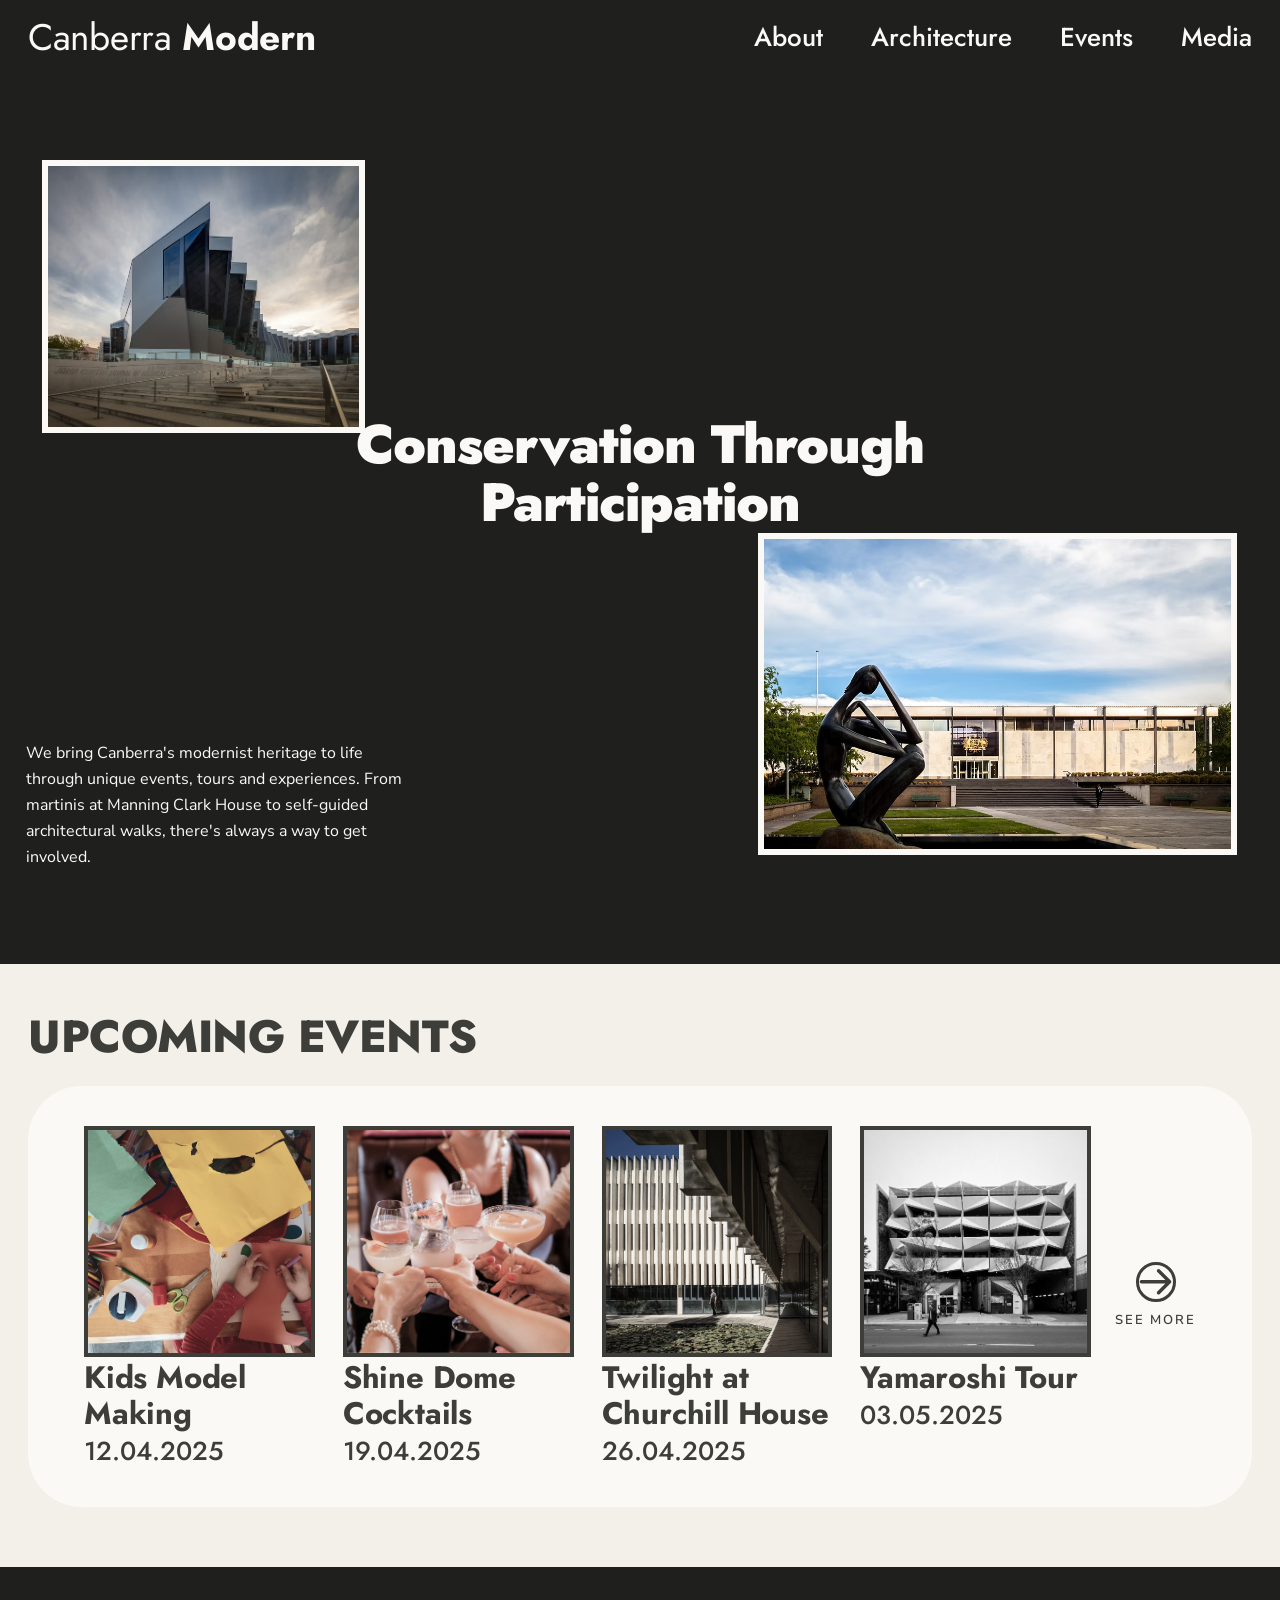
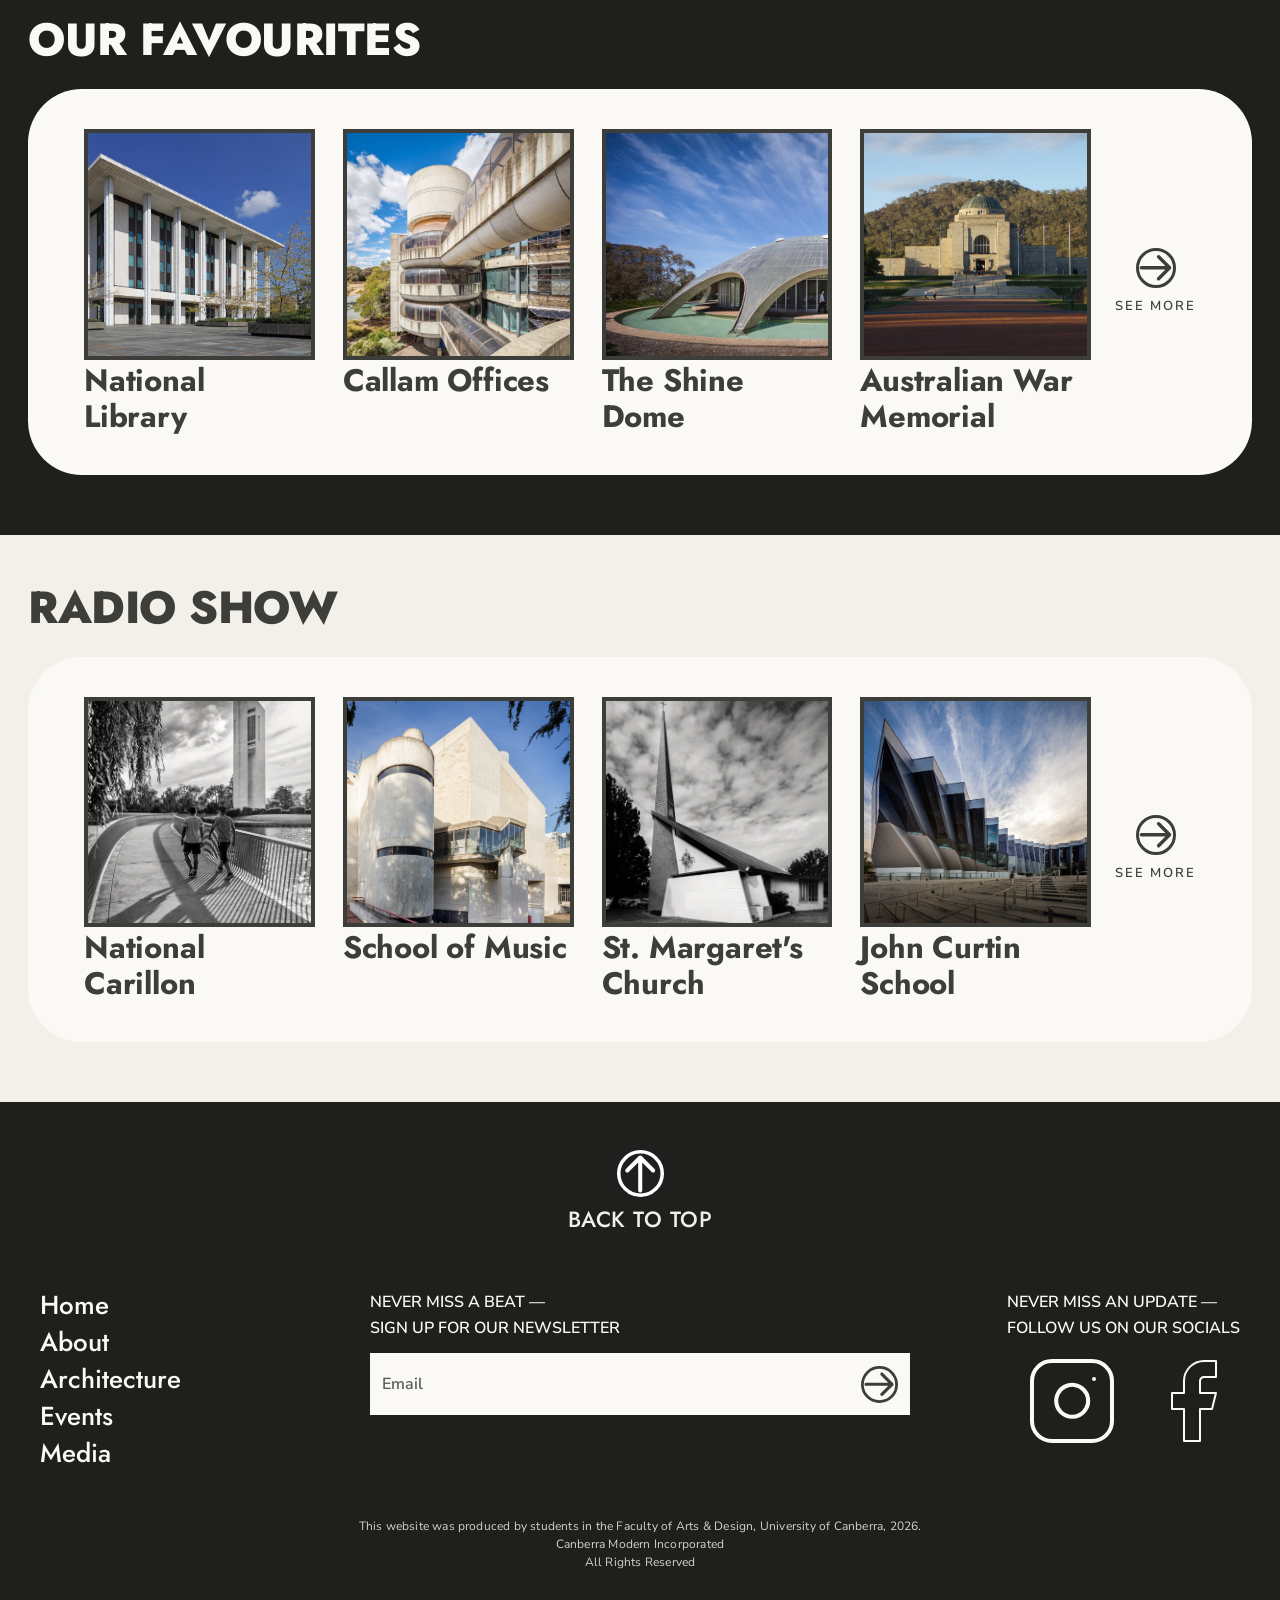
==== index.html @ 56bf4b45 "added media page from figma base using claude ai. Also added a newly designed Featured event section" ====
<!DOCTYPE html>
<html lang="en">
<head>
  <meta charset="UTF-8">
  <meta name="viewport" content="width=device-width, initial-scale=1.0">
  <title>Canberra Modern</title>
  <link rel="preconnect" href="https://fonts.googleapis.com">
  <link rel="preconnect" href="https://fonts.gstatic.com" crossorigin>
  <link href="https://fonts.googleapis.com/css2?family=Jost:wght@400;500;700;800;900&family=Nunito+Sans:ital,wght@0,400;0,600;1,400&display=swap" rel="stylesheet">
  <link rel="stylesheet" href="assets/css/styles.css">
</head>
<body>

  <!-- ===== HERO SECTION ===== -->
  <section class="hero">
    <!-- Navigation -->
    <nav class="navbar">
      <a href="#" class="logo"><span class="logo-regular">Canberra</span><span class="logo-bold"> Modern</span></a>
      <ul class="nav-links">
        <li><a href="about.html">About</a></li>
        <li><a href="architecture.html">Architecture</a></li>
        <li><a href="events.html">Events</a></li>
        <li><a href="media.html">Media</a></li>
      </ul>

      </div>
    </nav>

    <!-- Hero content -->
    <div class="hero-content">
      <div class="hero-image-left">
        <img src="assets/images/Heroimage1.png" alt="Modernist building">
      </div>

      <div class="hero-title">Conservation Through Participation</div>

      <div class="hero-image-right">
        <img src="assets/images/heroimage2.png" alt="Canberra architecture">
      </div>

      <p class="hero-description">
        We bring Canberra's modernist heritage to life through unique events, tours and experiences.
        From martinis at Manning Clark House to self-guided architectural walks, there's always a way
        to get involved.
      </p>
    </div>
  </section>

  <!-- ===== UPCOMING EVENTS ===== -->
  <section class="section events-section">
    <h2 class="section-title dark">UPCOMING EVENTS</h2>
    <div class="cards-container light">
      <div class="cards-grid">

        <div class="event-card">
          <div class="card-image-wrap">
            <img src="assets/images/kidsmodelmaking.png" alt="Kids Model Making">
          </div>
          <h3 class="card-title dark">Kids Model Making</h3>
          <p class="card-date">12.04.2025</p>
        </div>

        <div class="event-card">
          <div class="card-image-wrap">
            <img src="assets/images/wineevent.png" alt="Shine Dome Cocktails">
          </div>
          <h3 class="card-title dark">Shine Dome Cocktails</h3>
          <p class="card-date">19.04.2025</p>
        </div>

        <div class="event-card">
          <div class="card-image-wrap">
            <img src="assets/images/twighlightatchurchillhouse.png" alt="Twilight at Churchill House">
          </div>
          <h3 class="card-title dark">Twilight at Churchill House</h3>
          <p class="card-date">26.04.2025</p>
        </div>

        <div class="event-card">
          <div class="card-image-wrap">
            <img src="assets/images/yamaroshitour.png" alt="Yamaroshi Tour">
          </div>
          <h3 class="card-title dark">Yamaroshi Tour</h3>
          <p class="card-date">03.05.2025</p>
        </div>

      </div>
      <a href="events.html" class="see-more-btn" aria-label="See more events">
        <img src="assets/images/seemoreright.svg" alt="Click to see more Events">
        <span>SEE MORE</span>
      </a>
    </div>
  </section>

  <!-- ===== OUR FAVOURITES ===== -->
  <section class="section favourites-section">
    <h2 class="section-title light">OUR FAVOURITES</h2>
    <div class="cards-container cream">
      <div class="cards-grid">

        <div class="fav-card">
          <div class="card-image-wrap bordered-dark">
            <img src="assets/images/nationallibrary.png" alt="National Library">
          </div>
          <h3 class="card-title dark">National Library</h3>
        </div>

        <div class="fav-card">
          <div class="card-image-wrap bordered-dark">
            <img src="assets/images/callumoffice.png" alt="Callam Offices">
          </div>
          <h3 class="card-title dark">Callam Offices</h3>
        </div>

        <div class="fav-card">
          <div class="card-image-wrap bordered-dark">
            <img src="assets/images/shinedome.jpg" alt="The Shine Dome">
          </div>
          <h3 class="card-title dark">The Shine Dome</h3>
        </div>

        <div class="fav-card">
          <div class="card-image-wrap bordered-dark">
            <img src="assets/images/warmemorial.png" alt="Australian War Memorial">
          </div>
          <h3 class="card-title dark">Australian War Memorial</h3>
        </div>

      </div>
      <a href="architecture.html" class="see-more-btn" aria-label="See more architecture">
<img src="assets/images/seemoreright.svg" alt="Click to see more Architecture">        <span>SEE MORE</span>
      </a>
    </div>
  </section>

  <!-- ===== RADIO SHOW ===== -->
  <section class="section stories-section">
    <h2 class="section-title dark">RADIO SHOW</h2>
    <div class="cards-container light">
      <div class="cards-grid">

        <div class="story-card">
          <div class="card-image-wrap bordered-dark">
            <img src="assets/images/nationalcarillon.png" alt="National Carillon">
          </div>
          <h3 class="card-title dark">National Carillon</h3>
        </div>

        <div class="story-card">
          <div class="card-image-wrap bordered-dark">
            <img src="assets/images/schoolofmusic.png" alt="School of Music">
          </div>
          <h3 class="card-title dark">School of Music</h3>
        </div>

        <div class="story-card">
          <div class="card-image-wrap bordered-dark">
            <img src="assets/images/stmargaretchurch.png" alt="St. Margaret's Church">
          </div>
          <h3 class="card-title dark">St. Margaret's Church</h3>
        </div>

        <div class="story-card">
          <div class="card-image-wrap bordered-dark">
            <img src="assets/images/johncurtinschool.png" alt="John Curtin School">
          </div>
          <h3 class="card-title dark">John Curtin School</h3>
        </div>

      </div>
      <a href="media.html" class="see-more-btn" aria-label="See more media">
        <img src="assets/images/seemoreright.svg" alt="Click to see more Media">
        <span>SEE MORE</span>
      </a>
    </div>
  </section>

  <!-- ===== FOOTER ===== -->
  <footer id="newsletter">
    <div class="footer-top">
      <button class="back-to-top" onclick="window.scrollTo({top:0,behavior:'smooth'})">
        <img src="assets/images/seemoreright.svg" alt="" class="back-to-top-icon">
        <span>BACK TO TOP</span>
      </button>
    </div>

    <div class="footer-body">
      <!-- Nav links -->
      <nav class="footer-nav">
        <a href="index.html">Home</a>
        <a href="about.html">About</a>
        <a href="architecture.html">Architecture</a>
        <a href="events.html">Events</a>
        <a href="media.html">Media</a>
      </nav>

      <!-- Newsletter -->
      <div class="footer-newsletter">
        <p class="newsletter-heading">NEVER MISS A BEAT —<br>SIGN UP FOR OUR NEWSLETTER</p>
        <form class="newsletter-form" onsubmit="return false;">
          <input type="email" placeholder="Email" class="newsletter-input" aria-label="Email address">
          <button type="submit" class="newsletter-submit" aria-label="Submit">
            <img src="assets/images/seemoreright.svg" alt="" class="submit-circle">
     
          </button>
        </form>
      </div>

      <!-- Social -->
      <div class="footer-social">
        <p class="social-heading">NEVER MISS AN UPDATE —<br>FOLLOW US ON OUR SOCIALS</p>
        <div class="footer-social-icons">
          <a href="#" aria-label="Instagram">
            <img src="assets/images/instagramlogo.svg" alt="Instagram">
          </a>
          <a href="#" aria-label="Facebook">
            <img src="assets/images/facebooklogo.svg" alt="Facebook">
          </a>
        </div>
      </div>
    </div>

    <p class="footer-copyright">This website was produced by students in the Faculty of Arts & Design, University of Canberra, 2026.<br>Canberra Modern Incorporated<br>All Rights Reserved<br></p>
  </footer>

  <!-- Mobile hamburger button (fixed bottom-left, matches Figma dot menu) -->
  <button class="hamburger-btn" id="hamburgerBtn" aria-label="Open navigation">
    <span></span>
    <span></span>
    <span></span>
  </button>

  <!-- Mobile full-screen nav overlay -->
  <div class="mobile-nav-overlay" id="mobileNavOverlay">
    <button class="mobile-nav-close" id="mobileNavClose" aria-label="Close navigation">&#x2715;</button>
    <nav class="mobile-nav-links">
      <a href="index.html">Home</a>
      <a href="about.html">About</a>
      <a href="architecture.html">Architecture</a>
      <a href="events.html">Events</a>
      <a href="media.html">Media</a>
    </nav>
  </div>

  <script src="assets/js/javascript.js"></script>
</body>
</html>
---- assets/css/styles.css ----
/* ===== RESET & BASE ===== */
*, *::before, *::after {
  box-sizing: border-box;
  margin: 0;
  padding: 0;
}

:root {
  --charcoal: #1F1F1D;
  --stone: #3D3D39;
  --slate: #5C5C57;
  --cream: #F2F0E9;
  --off-white: #FAF9F6;
  --tan: #D4D2CB;

  --font-heading: 'Jost', sans-serif;
  --font-body: 'Nunito Sans', sans-serif;
}

html {
  scroll-behavior: smooth;
}

body {
  font-family: var(--font-body);
  background-color: var(--cream);
  color: var(--stone);
}

a {
  text-decoration: none;
  color: inherit;
}

ul {
  list-style: none;
}

img {
  display: block;
  max-width: 100%;
}

/* ===== HERO SECTION ===== */
.hero {
  position: relative;
  width: 100%;
  min-height: 830px;
  background-color: var(--charcoal);
  overflow: hidden;
  padding-bottom: 60px;
}

/* ===== NAVBAR ===== */
.navbar {
  position: relative;
  z-index: 10;
  display: flex;
  align-items: center;
  justify-content: space-between;
  padding: 16px 28px;
  max-width: 1440px;
  margin: 0 auto;
}

.logo {
  font-family: var(--font-heading);
  font-size: 37px;
  line-height: 42px;
  letter-spacing: -0.3px;
  color: var(--off-white);
  white-space: nowrap;
}

.logo-regular {
  font-weight: 400;
}

.logo-bold {
  font-weight: 700;
}

.nav-links {
  display: flex;
  gap: 48px;
}

.nav-links a {
  font-family: var(--font-heading);
  font-weight: 500;
  font-size: 26px;
  line-height: 32px;
  color: var(--off-white);
  transition: opacity 0.2s;
}

.nav-links a:hover {
  opacity: 0.75;
}

.nav-right {
  display: flex;
  flex-direction: column;
  align-items: center;
  gap: 6px;
}

.social-icons {
  display: flex;
  align-items: center;
  gap: 11px;
}

.social-icon img {
  width: 45px;
  height: 45px;
  object-fit: contain;
}

.newsletter-btn {
  display: flex;
  align-items: center;
  gap: 6px;
  font-family: var(--font-body);
  font-weight: 600;
  font-size: 16px;
  line-height: 26px;
  color: var(--off-white);
  cursor: pointer;
  transition: opacity 0.2s;
}

.newsletter-btn:hover {
  opacity: 0.75;
}

.newsletter-arrow {
  width: 10px;
  height: 10px;
  object-fit: contain;
}

/* ===== HERO CONTENT ===== */
.hero-content {
  position: relative;
  max-width: 1440px;
  margin: 0 auto;
  min-height: 830px;
}

/* Left image — top left */
.hero-image-left {
  position: absolute;
  left: 42px;
  top: 86px;
  width: 323px;
  height: 273px;
  border: 6px solid var(--off-white);
  overflow: hidden;
}

.hero-image-left img {
  width: 100%;
  height: 100%;
  object-fit: cover;
}

/* Centered title */
.hero-title {
  position: absolute;
  left: 50%;
  transform: translateX(-50%);
  top: 341px;
  width: 776px;
  text-align: center;
  font-family: var(--font-heading);
  font-weight: 900;
  font-size: 54px;
  line-height: 58px;
  letter-spacing: -1px;
  color: var(--off-white);
}

/* Right image — lower right */
.hero-image-right {
  position: absolute;
  right: 43px;
  top: 459px;
  width: 479px;
  height: 322px;
  border: 6px solid var(--off-white);
  overflow: hidden;
}

.hero-image-right img {
  width: 100%;
  height: 100%;
  object-fit: cover;
}

/* Description — bottom left, left-aligned */
.hero-description {
  position: absolute;
  left: 26px;
  top: 666px;
  width: 378px;
  font-family: var(--font-body);
  font-weight: 400;
  font-size: 16px;
  line-height: 26px;
  color: var(--off-white);
  text-align: left;
}

/* ===== SECTIONS ===== */
.section {
  padding: 48px 28px 60px;
  width: 100%;
}

.section-title {
  font-family: var(--font-heading);
  font-weight: 800;
  font-size: 45px;
  line-height: 50px;
  letter-spacing: -0.5px;
  margin-bottom: 24px;
}

.section-title.dark {
  color: var(--stone);
}

.section-title.light {
  color: var(--off-white);
}

/* ===== FAVOURITES SECTION BACKGROUND ===== */
.favourites-section {
  background-color: var(--charcoal);
  max-width: 100%;
}

/* ===== CARDS CONTAINER ===== */
.cards-container {
  position: relative;
  border-radius: 54px;
  padding: 40px 56px;
  display: flex;
  align-items: center;
  gap: 24px;
}

.cards-container.light {
  background-color: var(--off-white);
}

.cards-container.cream {
  background-color: var(--off-white);
}

.cards-grid {
  display: grid;
  grid-template-columns: repeat(4, 1fr);
  gap: 28px;
  flex: 1;
  min-width: 0;
}

/* ===== EVENT CARDS ===== */
.event-card,
.fav-card,
.story-card {
  display: flex;
  flex-direction: column;
  gap: 3px;
}

.card-image-wrap {
  width: 100%;
  aspect-ratio: 1 / 1;
  overflow: hidden;
  border: 4px solid var(--stone);
}

.card-image-wrap img {
  width: 100%;
  height: 100%;
  object-fit: cover;
  display: block;
}

.card-title {
  font-family: var(--font-heading);
  font-weight: 700;
  font-size: 31px;
  line-height: 36px;
  letter-spacing: -0.2px;
}

.card-title.dark {
  color: var(--stone);
}

.card-date {
  font-family: var(--font-heading);
  font-weight: 500;
  font-size: 26px;
  line-height: 32px;
  color: var(--stone);
  
}

/* ===== SEE MORE BUTTON ===== */
.see-more-btn {
  display: flex;
  flex-direction: column;
  align-items: center;
  gap: 8px;
  flex-shrink: 0;
  cursor: pointer;
  transition: opacity 0.2s;
}

.see-more-btn:hover {
  opacity: 0.7;
}

.see-more-btn img {
  width: 40px;
  height: 40px;
}

.see-more-btn span {
  font-family: var(--font-body);
  font-weight: 600;
  font-size: 13px;
  line-height: 20px;
  letter-spacing: 2px;
  text-transform: uppercase;
  color: var(--stone);
}

/* ===== FOOTER ===== */
footer {
  background-color: var(--charcoal);
  padding: 0 28px 40px;
}

.footer-top {
  display: flex;
  justify-content: center;
  padding: 48px 0 24px;
}

.back-to-top {
  display: flex;
  flex-direction: column;
  align-items: center;
  gap: 8px;
  background: none;
  border: none;
  cursor: pointer;
  color: var(--cream);
  font-family: var(--font-heading);
  font-weight: 500;
  font-size: 22px;
  line-height: 28px;
  letter-spacing: 0.5px;
  transition: opacity 0.2s;
}

.back-to-top:hover {
  opacity: 0.75;
}

.back-to-top-icon {
  width: 47px;
  height: 47px;
  transform: rotate(-90deg);
  filter: brightness(0) invert(1);
}

.footer-body {
  display: grid;
  grid-template-columns: 1fr 2fr 1fr;
  gap: 60px;
  max-width: 1200px;
  margin: 0 auto;
  padding: 32px 0 24px;
  align-items: start;
}

/* Footer Nav */
.footer-nav {
  display: flex;
  flex-direction: column;
  gap: 5px;
  color:var(--creamcream)
}

.footer-nav a {
  font-family: var(--font-heading);
  font-weight: 500;
  font-size: 26px;
  line-height: 32px;
  color: var(--off-white);
  transition: opacity 0.2s;
}

.footer-nav a:hover {
  opacity: 0.7;
}

/* Newsletter */
.footer-newsletter {
  display: flex;
  flex-direction: column;
  gap: 12px;
}

.newsletter-heading {
  font-family: var(--font-body);
  font-weight: 600;
  font-size: 16px;
  line-height: 26px;
  color: var(--off-white);
}

.newsletter-form {
  display: flex;
  align-items: center;
  background-color: var(--off-white);
  position: relative;
  height: 62px;
}

.newsletter-input {
  flex: 1;
  height: 100%;
  border: none;
  background: transparent;
  font-family: var(--font-body);
  font-weight: 600;
  font-size: 16px;
  color: var(--slate);
  padding: 0 60px 0 12px;
  outline: none;
}

.newsletter-input::placeholder {
  color: var(--slate);
}

.newsletter-submit {
  position: absolute;
  right: 0;
  top: 0;
  height: 62px;
  width: 62px;
  background: none;
  border: none;
  cursor: pointer;
  display: flex;
  align-items: center;
  justify-content: center;
  transition: opacity 0.2s;
}

.newsletter-submit:hover {
  opacity: 0.75;
}

.submit-circle {
  position: absolute;
  width: 37px;
  height: 37px;
}

.submit-arrow {
  position: relative;
  width: 19px;
  height: auto;
  z-index: 1;
}

/* Social */
.footer-social {
  display: flex;
  flex-direction: column;
  gap: 12px;
  align-items: flex-end;
}

.social-heading {
     font-family: var(--font-body);
    font-weight: 600;
    font-size: 16px;
    line-height: 26px;
    color: var(--off-white);

}

.footer-social-icons {
  display: flex;
  gap: 24px;
  align-items: center;
}

.footer-social-icons a img {
  width: 96px;
  height: 96px;
  object-fit: contain;
}

/* Copyright */
.footer-copyright {
  text-align: center;
  font-family: var(--font-body);
  font-weight: 400;
  font-size: 12px;
  line-height: 18px;
  letter-spacing: 0.2px;
  color: var(--tan);
  margin-top: 24px;
}

/* ===== HAMBURGER / MOBILE NAV ===== */
.hamburger-btn {
  display: none;
  position: fixed;
  bottom: 24px;
  left: 20px;
  z-index: 200;
  width: 55px;
  height: 55px;
  border-radius: 50%;
  background-color: var(--off-white);
  border: none;
  cursor: pointer;
  flex-direction: column;
  align-items: center;
  justify-content: center;
  gap: 5px;
  box-shadow: 0 2px 12px rgba(0, 0, 0, 0.25);
}

.hamburger-btn span {
  display: block;
  width: 22px;
  height: 3px;
  background-color: var(--charcoal);
  border-radius: 2px;
}

.mobile-nav-overlay {
  display: none;
  position: fixed;
  inset: 0;
  background-color: var(--charcoal);
  z-index: 300;
  flex-direction: column;
  align-items: center;
  justify-content: center;
  gap: 32px;
}

.mobile-nav-overlay.open {
  display: flex;
}

.mobile-nav-close {
  position: absolute;
  bottom: 24px;
  left: 20px;
  background: none;
  border: none;
  color: var(--off-white);
  font-size: 32px;
  line-height: 1;
  cursor: pointer;
}

.mobile-nav-links {
  display: flex;
  flex-direction: column;
  align-items: center;
  gap: 28px;
}

.mobile-nav-links a {
  font-family: var(--font-heading);
  font-weight: 500;
  font-size: 32px;
  line-height: 38px;
  color: var(--off-white);
  transition: opacity 0.2s;
}

.mobile-nav-links a:hover {
  opacity: 0.7;
}

/* ===== PAGE HERO (About, Architecture, Events, Media) ===== */
.page-hero {
  background-color: var(--charcoal);
  padding-bottom: 60px;
}

.page-hero-content {
  max-width: 1440px;
  margin: 0 auto;
  padding: 48px 28px 0;
}

.page-title {
  font-family: var(--font-heading);
  font-weight: 900;
  font-size: 54px;
  line-height: 58px;
  letter-spacing: -1px;
  color: var(--off-white);
}

.nav-active {
  color: var(--slate) !important;
}

/* ===== ABOUT SECTIONS ===== */
.about-section {
  width: 100%;
}

.about-section.dark-bg {
  background-color: var(--charcoal);
}

.about-section.light-bg {
  background-color: var(--cream);
}

.about-inner {
  max-width: 1440px;
  margin: 0 auto;
  display: grid;
  grid-template-columns: 1fr 1fr;
  gap: 40px;
  align-items: start;
}
.about-text{padding: 30px 30px 30px 30px;}

.about-heading {
  font-family: var(--font-heading);
  font-weight: 900;
  font-size: 54px;
  line-height: 58px;
  letter-spacing: -1px;
  margin-bottom: 28px;
}

.about-heading.light { color: var(--off-white); }
.about-heading.dark  { color: var(--stone); }

.about-body {
  font-family: var(--font-body);
  font-weight: 400;
  font-size: 18px;
  line-height: 30px;
  margin-bottom: 20px;
}

.about-body:last-child { margin-bottom: 0; }
.about-body.light { color: var(--off-white); }
.about-body.dark  { color: var(--stone); }

.about-image {
  width: 100%;
  height: 100%;
  overflow: hidden;
}

.about-image img {
  width: 100%;
  height: 100%;
  object-fit: cover;
}

/* ===== PARTNER ROWS ===== */
.partners-inner {
  max-width: 1440px;
  margin: 0 auto;
  padding: 60px 0 60px;
}

.partners-heading {
  padding: 0 28px 40px;
  font-family: var(--font-heading);
  font-weight: 900;
  font-size: 54px;
  line-height: 58px;
  letter-spacing: -1px;
  color: var(--off-white);
}

.partner-row {
  display: flex;
  align-items: center;
  padding: 0 28px;
  min-height: 85px;
}

.partner-row:nth-child(odd)  { background-color: #2e2e2c; }
.partner-row:nth-child(even) { background-color: #1f1f1e; }

.partner-name {
  font-family: var(--font-body);
  font-weight: 700;
  font-size: 16px;
  line-height: 26px;
  color: var(--off-white);
  width: 260px;
  flex-shrink: 0;
}

.partner-divider {
  width: 1px;
  height: 56px;
  background-color: rgba(181, 180, 174, 0.2);
  flex-shrink: 0;
  margin: 0 20px;
}

.partner-desc {
  flex: 1;
  font-family: var(--font-body);
  font-weight: 400;
  font-size: 15px;
  line-height: 24px;
  color: #b5b4ae;
  overflow: hidden;
  display: -webkit-box;
  -webkit-line-clamp: 2;
  line-clamp: 2;
  -webkit-box-orient: vertical;
}

.visit-btn {
  display: inline-block;
  background-color: var(--slate);
  color: var(--off-white);
  font-family: var(--font-body);
  font-weight: 600;
  font-size: 11px;
  letter-spacing: 2px;
  text-transform: uppercase;
  padding: 8px 16px;
  border-radius: 2px;
  flex-shrink: 0;
  margin-left: 20px;
  transition: opacity 0.2s;
}

.visit-btn:hover { opacity: 0.8; }

/* ===== SIMILAR ORGANISATIONS ===== */
.orgs-inner {
  max-width: 1440px;
  margin: 0 auto;
  padding: 60px 28px;
}

.orgs-heading {
  font-family: var(--font-heading);
  font-weight: 900;
  font-size: 54px;
  line-height: 58px;
  letter-spacing: -1px;
  color: var(--stone);
  margin-bottom: 40px;
}

.org-grid {
  display: grid;
  grid-template-columns: repeat(3, 1fr);
  gap: 24px;
}

.org-card {
  background-color: var(--off-white);
  border: 1px solid rgba(181, 180, 174, 0.5);
  border-radius: 2px;
  overflow: hidden;
  padding: 23px;
  position: relative;
  padding-top: 26px;
}

.org-card::before {
  content: '';
  position: absolute;
  top: 0;
  left: 0;
  right: 0;
  height: 3px;
  background-color: var(--stone);
}

.org-card-title {
  font-family: var(--font-heading);
  font-weight: 700;
  font-size: 31px;
  line-height: 36px;
  letter-spacing: -0.2px;
  color: var(--stone);
  margin-bottom: 12px;
}

.org-card-desc {
  font-family: var(--font-body);
  font-weight: 400;
  font-size: 16px;
  line-height: 26px;
  color: var(--slate);
  margin-bottom: 16px;
  min-height: 52px;
}

.org-card .visit-btn {
  background-color: var(--stone);
  margin-left: 0;
}

/* ===== ARCHITECTURE BUILDING SHOWCASE ===== */
.arch-showcase {
  background-color: var(--charcoal);
  padding: 40px 0 60px;
}

.building-scroll-wrapper {
  overflow-x: auto;
  overflow-y: hidden;
  scrollbar-width: none;
  -ms-overflow-style: none;
  padding-bottom: 32px;
  cursor: grab;
}

.building-scroll-wrapper:active {
  cursor: grabbing;
}

.building-scroll-wrapper::-webkit-scrollbar {
  display: none;
}

.building-scroll {
  display: flex;
  gap: 60px;
  width: max-content;
  padding-left: max(28px, calc(50vw - 692px));
  padding-right: max(28px, calc(50vw - 692px));}

.building-card {
  width: 680px;
  flex-shrink: 0;
}

.building-card-top {
  height: 230px;
  display: flex;
  flex-direction: column;
  justify-content: flex-start;
}

.building-number {
  font-family: var(--font-heading);
  font-weight: 500;
  font-size: 26px;
  line-height: 32px;
  color: var(--off-white);
  margin-bottom: 8px;
}

.building-name-large {
  font-family: var(--font-heading);
  font-weight: 900;
  font-size: 54px;
  line-height: 58px;
  letter-spacing: -1px;
  color: var(--off-white);
  margin-bottom: 12px;
}

.at-risk-label {
  font-family: var(--font-heading);
  font-weight: 500;
  font-size: 26px;
  line-height: 32px;
  color: var(--off-white);
  margin-bottom: 16px;
}

.building-photo {
  width: 100%;
  height: 480px;
  border: 4px solid var(--off-white);
  overflow: hidden;
  margin-bottom: 16px;
}

.building-photo img {
  width: 100%;
  height: 100%;
  object-fit: cover;
}

.building-caption-name {
  font-family: var(--font-heading);
  font-weight: 700;
  font-size: 31px;
  line-height: 36px;
  letter-spacing: -0.2px;
  color: var(--off-white);
  margin-bottom: 4px;
}

.building-caption-meta {
  font-family: var(--font-body);
  font-weight: 400;
  font-size: 16px;
  line-height: 26px;
  color: var(--off-white);
}

.building-caption-address {
  font-family: var(--font-body);
  font-weight: 400;
  font-size: 14px;
  line-height: 22px;
  color: var(--tan);
  margin-bottom: 2px;
}

.building-caption-note {
  font-family: var(--font-body);
  font-weight: 400;
  font-size: 13px;
  line-height: 20px;
  color: #8a8a84;
  margin-top: 8px;
  font-style: italic;
}

/* Scroll progress dots */
.scroll-dots {
  display: flex;
  justify-content: center;
  gap: 8px;
  padding: 0 28px;
  margin-top: 8px;
}

.scroll-dot {
  width: 10px;
  height: 10px;
  border-radius: 50%;
  background-color: var(--slate);
  transition: background-color 0.2s;
  flex-shrink: 0;
}

.scroll-dot.active {
  background-color: var(--off-white);
}

/* ===== EVENTS PAGE ===== */
.events-section.light-bg { background-color: var(--cream); }
.events-section.dark-bg  { background-color: var(--charcoal); }

.events-inner {
  max-width: 1440px;
  margin: 0 auto;
  padding: 48px 28px 60px;
}

.events-heading {
  font-family: var(--font-heading);
  font-weight: 900;
  font-size: 45px;
  line-height: 50px;
  letter-spacing: -0.5px;
  margin-bottom: 32px;
}
.events-heading.dark    { color: var(--stone); }
.events-heading.charcoal { color: var(--charcoal); }
.events-heading.light   { color: var(--off-white); }

.events-grid {
  display: flex;
  gap: 42px;
  align-items: stretch;
}

.events-grid > .event-card-large {
  flex: 1;
  min-width: 0;
}

.events-see-more {
  display: flex;
  flex-direction: column;
  align-items: center;
  justify-content: center;
  gap: 8px;
  flex-shrink: 0;
  cursor: pointer;
  transition: opacity 0.2s;
  text-decoration: none;
}

.events-see-more:hover { opacity: 0.7; }

.events-see-more img {
  width: 40px;
  height: 40px;
}

.events-see-more span {
  font-family: var(--font-body);
  font-weight: 600;
  font-size: 13px;
  letter-spacing: 2px;
  text-transform: uppercase;
  color: var(--stone);
}

.events-see-more--light span { color: var(--off-white); }

/* ===== FEATURED EVENT SECTION ===== */
.featured-event-section {
  display: flex;
  height: 560px;
  background-color: var(--cream);
}

.featured-event-image-col {
  position: relative;
  width: 42%;
  flex-shrink: 0;
  overflow: hidden;
  background-color: #dad8d1;
}

.featured-event-image-col img {
  width: 100%;
  height: 100%;
  object-fit: cover;
}

.featured-event-badge {
  position: absolute;
  top: 32px;
  left: 32px;
  background-color: #111110;
  color: var(--off-white);
  font-family: var(--font-body);
  font-weight: 600;
  font-size: 11px;
  letter-spacing: 2px;
  text-transform: uppercase;
  padding: 8px 18px;
  border-radius: 2px;
  z-index: 1;
}

.featured-event-content-col {
  flex: 1;
  padding: 60px 60px 48px;
  display: flex;
  flex-direction: column;
  justify-content: center;
  gap: 0;
  overflow: hidden;
}

.featured-dont-miss {
  font-family: var(--font-body);
  font-weight: 600;
  font-size: 12px;
  letter-spacing: 3px;
  color: #8a8a84;
  text-transform: uppercase;
  margin-bottom: 16px;
}

.featured-event-title {
  font-family: var(--font-heading);
  font-weight: 900;
  font-size: 54px;
  line-height: 58px;
  letter-spacing: -1.5px;
  color: #111110;
  margin-bottom: 20px;
}

.featured-divider {
  border: none;
  border-top: 1px solid rgba(181, 180, 174, 0.4);
  margin-bottom: 16px;
}

.featured-event-date-text {
  font-family: var(--font-heading);
  font-weight: 700;
  font-size: 16px;
  color: #111110;
  margin-bottom: 4px;
}

.featured-event-time,
.featured-event-place {
  font-family: var(--font-body);
  font-size: 14px;
  color: #8a8a84;
  margin-bottom: 4px;
}

.featured-event-place { margin-bottom: 16px; }

.featured-event-desc {
  font-family: var(--font-body);
  font-size: 14px;
  line-height: 22px;
  color: var(--stone);
  margin-bottom: 12px;
}

.featured-event-meta {
  font-family: var(--font-body);
  font-weight: 600;
  font-size: 13px;
  color: #8a8a84;
  margin-bottom: 24px;
}

.featured-event-actions {
  display: flex;
  align-items: center;
  gap: 32px;
}

.featured-register-btn {
  background-color: #111110;
  color: var(--off-white);
  font-family: var(--font-body);
  font-weight: 600;
  font-size: 14px;
  letter-spacing: 2px;
  text-transform: uppercase;
  padding: 16px 32px;
  border-radius: 2px;
  text-decoration: none;
  transition: opacity 0.2s;
}

.featured-register-btn:hover { opacity: 0.8; }

.featured-see-all {
  font-family: var(--font-body);
  font-weight: 600;
  font-size: 13px;
  letter-spacing: 1.5px;
  color: #8a8a84;
  text-transform: uppercase;
  text-decoration: none;
  transition: opacity 0.2s;
}

.featured-see-all:hover { opacity: 0.7; }

/* Event card */
.event-card-large {
  border: 4px solid var(--stone);
  border-radius: 2px;
  overflow: hidden;
  background-color: #e8e6df;
  display: flex;
  flex-direction: column;
}

.event-card-large.past {
  background-color: #2e2e2c;
  border-color: var(--off-white);
}

.event-card-image {
  position: relative;
  height: 260px;
  overflow: hidden;
  flex-shrink: 0;
}

.event-card-image img {
  width: 100%;
  height: 100%;
  object-fit: cover;
  display: block;
}

.past-event-label {
  position: absolute;
  top: 12px;
  left: 12px;
  background-color: var(--stone);
  color: var(--off-white);
  font-family: var(--font-body);
  font-weight: 600;
  font-size: 10px;
  letter-spacing: 1.5px;
  text-transform: uppercase;
  padding: 5px 12px;
  border-radius: 2px;
  z-index: 1;
}

.event-card-body {
  padding: 12px 16px 16px;
  display: flex;
  flex-direction: column;
  gap: 6px;
  flex: 1;
}

.event-date-tag {
  display: inline-block;
  background-color: #2e2e2b;
  color: var(--off-white);
  font-family: var(--font-body);
  font-weight: 400;
  font-size: 15px;
  line-height: 24px;
  padding: 2px 16px;
  border-radius: 2px;
  align-self: flex-start;
}

.event-date-tag.light {
  background-color: var(--off-white);
  color: #111110;
}

.event-title-med {
  font-family: var(--font-heading);
  font-weight: 500;
  font-size: 26px;
  line-height: 32px;
  color: var(--stone);
}

.event-title-med.light { color: var(--off-white); }

.event-venue {
  font-family: var(--font-body);
  font-weight: 400;
  font-size: 13px;
  line-height: 20px;
  color: #8a8a84;
}

.register-btn {
  display: inline-block;
  align-self: flex-end;
  margin-top: auto;
  background-color: #2e2e2b;
  color: var(--off-white);
  font-family: var(--font-body);
  font-weight: 600;
  font-size: 13px;
  letter-spacing: 2px;
  text-transform: uppercase;
  padding: 9px 20px;
  border-radius: 2px;
  transition: opacity 0.2s;
}

.register-btn:hover { opacity: 0.8; }

.view-highlights {
  font-family: var(--font-body);
  font-weight: 600;
  font-size: 12px;
  letter-spacing: 0.5px;
  color: #8a8a84;
  margin-top: auto;
  transition: opacity 0.2s;
}

.view-highlights:hover { opacity: 0.7; }

/* Highlights carousel */
.highlights-inner {
  max-width: 80%;
  margin: 0 auto;
  padding: 48px 28px 60px;
}

.highlights-carousel {
  display: flex;
  align-items: center;
  gap: 24px;
  width: 80%;
  margin: 0 auto;
}

.highlights-viewport {
  overflow: hidden;
  flex: 1;
}

.highlights-track {
  display: flex;
  transition: transform 0.4s ease;
}

.highlight-slide {
  flex: 0 0 100%;
  height: 560px;
}

.highlight-slide img {
  width: 100%;
  height: 100%;
  object-fit: cover;
}

.highlights-prev,
.highlights-next {
  background: none;
  border: none;
  cursor: pointer;
  width: 45px;
  height: 45px;
  flex-shrink: 0;
  transition: opacity 0.2s;
}

.highlights-prev:hover,
.highlights-next:hover { opacity: 0.7; }

.highlights-prev img {
  width: 100%;
  height: 100%;
  transform: rotate(180deg);
}

.highlights-next img {
  width: 100%;
  height: 100%;
}

/* Dot progress bar — circles on a line */
.highlights-dots {
  display: flex;
  align-items: center;
  justify-content: space-between;
  margin-top: 24px;
  position: relative;
  width: 80%;
  margin-left: auto;
  margin-right: auto;
}

.highlights-dots::before {
  content: '';
  position: absolute;
  top: 50%;
  left: 0;
  right: 0;
  height: 1.5px;
  background-color: var(--stone);
  transform: translateY(-50%);
}

.highlights-dot {
  width: 20px;
  height: 20px;
  border-radius: 50%;
  border: 2px solid var(--stone);
  background-color: var(--cream);
  cursor: pointer;
  position: relative;
  z-index: 1;
  flex-shrink: 0;
  transition: background-color 0.2s;
}

.highlights-dot.active {
  background-color: var(--stone);
}

.highlights-dot {
  width: 22px;
  height: 22px;
  border-radius: 50%;
  background-color: var(--tan);
  cursor: pointer;
  transition: background-color 0.2s;
  flex-shrink: 0;
}

.highlights-dot.active { background-color: var(--stone); }

/* ===== MEDIA PAGE ===== */
.media-featured-title {
  font-family: var(--font-heading);
  font-weight: 700;
  font-size: 37px;
  line-height: 42px;
  letter-spacing: -0.3px;
  color: var(--stone);
  max-width: 994px;
  margin-bottom: 40px;
}

.episode-tag {
  position: absolute;
  top: 12px;
  left: 12px;
  background-color: var(--charcoal);
  color: var(--off-white);
  font-family: var(--font-body);
  font-weight: 600;
  font-size: 11px;
  letter-spacing: 1.5px;
  padding: 4px 12px;
  border-radius: 2px;
  z-index: 1;
}

.media-card .event-card-image {
  position: relative;
}

.media-see-more {
  display: flex;
  justify-content: flex-end;
  margin-top: 24px;
}

.media-see-more-btn {
  display: flex;
  flex-direction: column;
  align-items: center;
  gap: 6px;
  cursor: pointer;
  transition: opacity 0.2s;
  text-decoration: none;
}

.media-see-more-btn:hover { opacity: 0.7; }

.media-see-more-btn img {
  width: 40px;
  height: 40px;
}

.media-see-more-btn span {
  font-family: var(--font-body);
  font-weight: 600;
  font-size: 13px;
  letter-spacing: 2px;
  text-transform: uppercase;
  color: var(--stone);
}

.media-see-more-btn.light span { color: var(--off-white); }

.see-more-light {
  filter: brightness(0) invert(1);
}

/* Patron section */
.patron-section {
  background-color: var(--cream);
}

.patron-inner {
  display: flex;
  gap: 60px;
  align-items: flex-start;
  padding: 20px 0;
}

.patron-image {
  flex-shrink: 0;
  width: 380px;
  height: 480px;
  overflow: hidden;
  border: 6px solid var(--stone);
}

.patron-image img {
  width: 100%;
  height: 100%;
  object-fit: cover;
  object-position: top;
}

.patron-content {
  flex: 1;
}

.patron-label {
  font-family: var(--font-body);
  font-weight: 600;
  font-size: 13px;
  letter-spacing: 2px;
  color: var(--slate);
  margin-bottom: 12px;
  text-transform: uppercase;
}

.patron-name {
  font-family: var(--font-heading);
  font-weight: 900;
  font-size: 54px;
  line-height: 58px;
  letter-spacing: -1px;
  color: var(--charcoal);
  margin-bottom: 8px;
}

.patron-subtitle {
  font-family: var(--font-heading);
  font-weight: 500;
  font-size: 22px;
  line-height: 28px;
  color: var(--slate);
  margin-bottom: 28px;
}

.patron-bio {
  font-family: var(--font-body);
  font-weight: 400;
  font-size: 16px;
  line-height: 26px;
  color: var(--stone);
  margin-bottom: 16px;
}

/* ===== PODCAST CAROUSEL ===== */
.podcast-section {
  background-color: var(--off-white);
  padding: 0;
}

.podcast-section-heading {
  font-family: var(--font-heading);
  font-weight: 900;
  font-size: 45px;
  line-height: 50px;
  letter-spacing: -0.5px;
  color: var(--stone);
  margin-bottom: 12px;
}

.podcast-featured-title {
  font-family: var(--font-heading);
  font-weight: 700;
  font-size: 26px;
  line-height: 32px;
  color: var(--slate);
  margin-bottom: 40px;
}

.podcast-carousel-wrapper {
  display: flex;
  align-items: center;
  gap: 20px;
}

.podcast-viewport {
  overflow: hidden;
  flex: 1;
}

.podcast-track {
  display: flex;
  gap: 28px;
  transition: transform 0.4s ease;
}

.podcast-card {
  flex: 0 0 calc(33.333% - 19px);
  background-color: #2e2e2c;
  border: 4px solid var(--cream);
  border-radius: 2px;
  overflow: hidden;
  display: flex;
  flex-direction: column;
}

.podcast-card-image {
  width: 100%;
  height: 220px;
  overflow: hidden;
}

.podcast-card-image img {
  width: 100%;
  height: 100%;
  object-fit: cover;
}

.podcast-card-body {
  padding: 16px;
  display: flex;
  flex-direction: column;
  gap: 8px;
  flex: 1;
}

.podcast-ep-tag {
  display: inline-block;
  background-color: var(--charcoal);
  color: var(--off-white);
  font-family: var(--font-body);
  font-weight: 600;
  font-size: 11px;
  letter-spacing: 1.5px;
  padding: 4px 12px;
  border-radius: 2px;
  width: fit-content;
}

.podcast-card-title {
  font-family: var(--font-heading);
  font-weight: 700;
  font-size: 22px;
  line-height: 28px;
  color: var(--off-white);
}

.podcast-card-desc {
  font-family: var(--font-body);
  font-size: 13px;
  line-height: 20px;
  color: #8a8a84;
  flex: 1;
}

.podcast-listen-btn {
  display: inline-block;
  background-color: var(--charcoal);
  color: var(--off-white);
  font-family: var(--font-body);
  font-weight: 600;
  font-size: 11px;
  letter-spacing: 2px;
  padding: 8px 20px;
  border-radius: 2px;
  text-decoration: none;
  width: fit-content;
  transition: opacity 0.2s;
}

.podcast-listen-btn:hover { opacity: 0.75; }

.podcast-coming-soon {
  font-family: var(--font-body);
  font-weight: 600;
  font-size: 11px;
  letter-spacing: 2px;
  color: #8a8a84;
  text-transform: uppercase;
}

.podcast-arrow {
  background: none;
  border: none;
  cursor: pointer;
  width: 45px;
  height: 45px;
  flex-shrink: 0;
  transition: opacity 0.2s;
}

.podcast-arrow:hover { opacity: 0.7; }

.arrow-flip {
  transform: rotate(180deg);
}

/* ===== MOBILE RESPONSIVE ===== */
@media (max-width: 768px) {

  /* Hamburger */
  .hamburger-btn {
    display: flex;
  }

  /* ---- NAVBAR ---- */
  .nav-links {
    display: none;
  }

  .navbar {
    padding: 14px 16px;
    flex-direction: column;
    align-items: center;
    gap: 12px;
  }

  .logo {
    font-size: 40px;
    line-height: 32px;
  }

  .social-icon img {
    width: 32px;
    height: 32px;
  }

  .newsletter-btn {
    font-size: 13px;
  }

  .newsletter-arrow {
    width: 8px;
    height: 8px;
  }

  /* ---- HERO ---- */
  .hero {
    min-height: auto;
    padding-bottom: 40px;
  }

  .hero-content {
    position: static;
    max-width: 100%;
    padding: 20px 20px 40px;
    min-height: auto;
    display: flex;
    flex-direction: column;
    align-items: center;
    gap: 24px;
  }

  .hero-image-left {
    position: static;
    width: 297px;
    height: 212px;
    border-width: 4px;
  }

  .hero-title {
    position: static;
    left: auto;
    top: auto;
    transform: none;
    width: 100%;
    max-width: 361px;
    font-size: 31px;
    font-weight: 700;
    line-height: 36px;
    letter-spacing: -0.2px;
    text-align: center;
  }

  .hero-image-right {
    position: static;
    right: auto;
    top: auto;
    width: 100%;
    height: 220px;
    border-width: 3px;
  }

  .hero-description {
    position: static;
    left: auto;
    top: auto;
    width: 100%;
    max-width: 361px;
    font-size: 18px;
    line-height: 30px;
    text-align: left;
  }

  /* ---- SECTIONS ---- */
  .section {
    padding: 32px 20px 40px;
    max-width: 100%;
    margin: 0;
  }

  .section-title {
    font-size: 38px;
    line-height: 44px;
  }

  .favourites-section {
    padding: 32px 20px 40px;
  }

  /* ---- CAROUSEL ---- */
  .cards-container {
    flex-direction: row;
    padding: 20px 0 20px 20px;
    border-radius: 24px;
    overflow: hidden;
    gap: 0;
    align-items: center;
  }

  .cards-grid {
    display: flex;
    grid-template-columns: unset;
    overflow-x: scroll;
    scroll-snap-type: x mandatory;
    scrollbar-width: none;
    -ms-overflow-style: none;
    gap: 20px;
    flex: 1;
    align-items: flex-start;
  }

  .cards-grid::-webkit-scrollbar {
    display: none;
  }

  .event-card,
  .fav-card,
  .story-card {
    flex: 0 0 252px;
    min-width: 252px;
    scroll-snap-align: start;
  }

  .card-image-wrap {
    width: 252px;
    height: 252px;
  }

  .see-more-btn {
    flex-shrink: 0;
    flex-direction: column;
    align-items: center;
    padding: 0 12px;
    align-self: center;
  }

  .see-more-btn img {
    width: 32px;
    height: 32px;
  }

  .see-more-btn span {
    font-size: 10px;
    letter-spacing: 1px;
  }

  /* ---- BUILDING SHOWCASE ---- */
  .building-card {
    width: 85vw;
  }

  .building-name-large {
    font-size: 36px;
    line-height: 42px;
  }

  .building-photo {
    height: 280px;
  }

  /* ---- EVENTS ---- */
  .events-grid {
    overflow-x: scroll;
    scroll-snap-type: x mandatory;
    scrollbar-width: none;
    gap: 20px;
  }

  .events-grid::-webkit-scrollbar { display: none; }

  .events-grid > .event-card-large {
    flex: 0 0 80vw;
    scroll-snap-align: start;
  }

  .events-see-more {
    flex-shrink: 0;
    align-self: center;
    padding: 0 12px;
  }

  /* Featured event — stack on mobile */
  .featured-event-section {
    flex-direction: column;
    height: auto;
  }

  .featured-event-image-col {
    width: 100%;
    height: 260px;
  }

  .featured-event-content-col {
    padding: 32px 20px;
  }

  .featured-event-title {
    font-size: 38px;
    line-height: 44px;
  }

  .events-inner,
  .highlights-inner {
    padding: 32px 20px 40px;
  }

  .events-heading {
    font-size: 38px;
    line-height: 44px;
  }

  .highlight-slide {
    height: 280px;
  }

  .highlights-prev,
  .highlights-next {
    display: none;
  }

  .highlights-carousel {
    width: 100%;
  }

  .highlights-dots {
    width: 100%;
  }

  /* ---- MEDIA PAGE ---- */
  .media-featured-title {
    font-size: 26px;
    line-height: 34px;
    margin-bottom: 24px;
  }

  .patron-inner {
    flex-direction: column;
    gap: 32px;
  }

  .patron-image {
    width: 100%;
    height: 300px;
  }

  .patron-name {
    font-size: 38px;
    line-height: 44px;
  }

  .media-see-more {
    justify-content: center;
  }

  /* ---- PAGE HERO ---- */
  .page-hero {
    padding-bottom: 32px;
  }

  .page-hero-content {
    padding: 24px 20px 0;
  }

  .page-title {
    font-size: 38px;
    line-height: 44px;
  }

  /* ---- ABOUT SECTIONS ---- */
  .about-inner {
    grid-template-columns: 1fr;
    gap: 0;
  }

  .about-text {
    padding: 32px 20px;
  }

  .about-heading {
    font-size: 36px;
    line-height: 42px;
  }

  .about-image {
    height: 280px;
  }

  /* ---- PARTNER ROWS ---- */
  .partners-inner {
    padding: 32px 0;
  }

  .partners-heading {
    padding: 0 20px 24px;
    font-size: 38px;
    line-height: 44px;
  }

  .partner-row {
    flex-direction: column;
    align-items: flex-start;
    padding: 16px 20px;
    gap: 6px;
    min-height: unset;
  }

  .partner-divider {
    display: none;
  }

  .partner-name {
    width: 100%;
  }

  .partner-desc {
    -webkit-line-clamp: unset;
    line-clamp: unset;
  }

  .visit-btn {
    margin-left: 0;
    margin-top: 4px;
  }

  /* ---- SIMILAR ORGANISATIONS ---- */
  .orgs-inner {
    padding: 32px 20px;
  }

  .orgs-heading {
    font-size: 38px;
    line-height: 44px;
    margin-bottom: 24px;
  }

  .org-grid {
    grid-template-columns: 1fr;
  }

  /* ---- FOOTER ---- */
  .footer-body {
    grid-template-columns: 1fr;
    gap: 32px;
  }

  .footer-nav a {
    font-size: 22px;
  }

  .footer-social {
    align-items: flex-start;
  }

  .social-heading {
    text-align: left;
  }

  .footer-social-icons a img {
    width: 64px;
    height: 64px;
  }
}
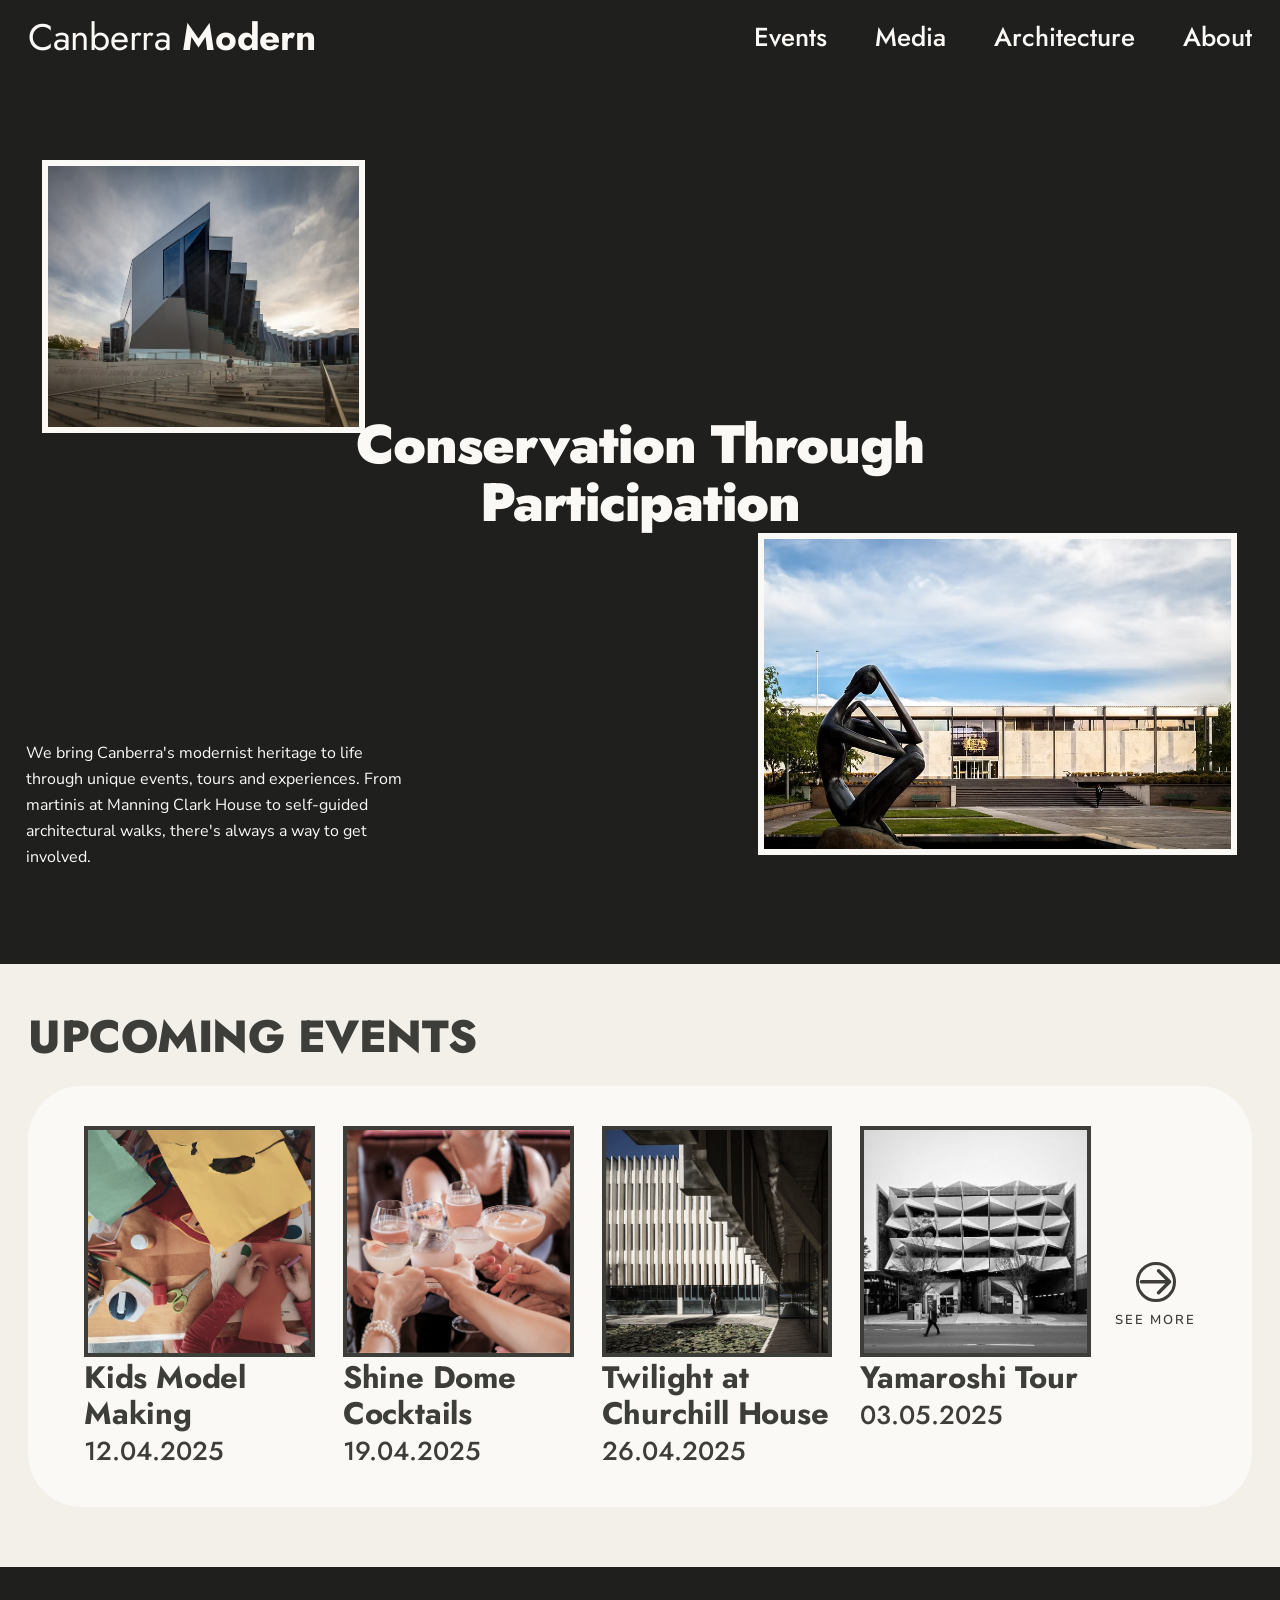
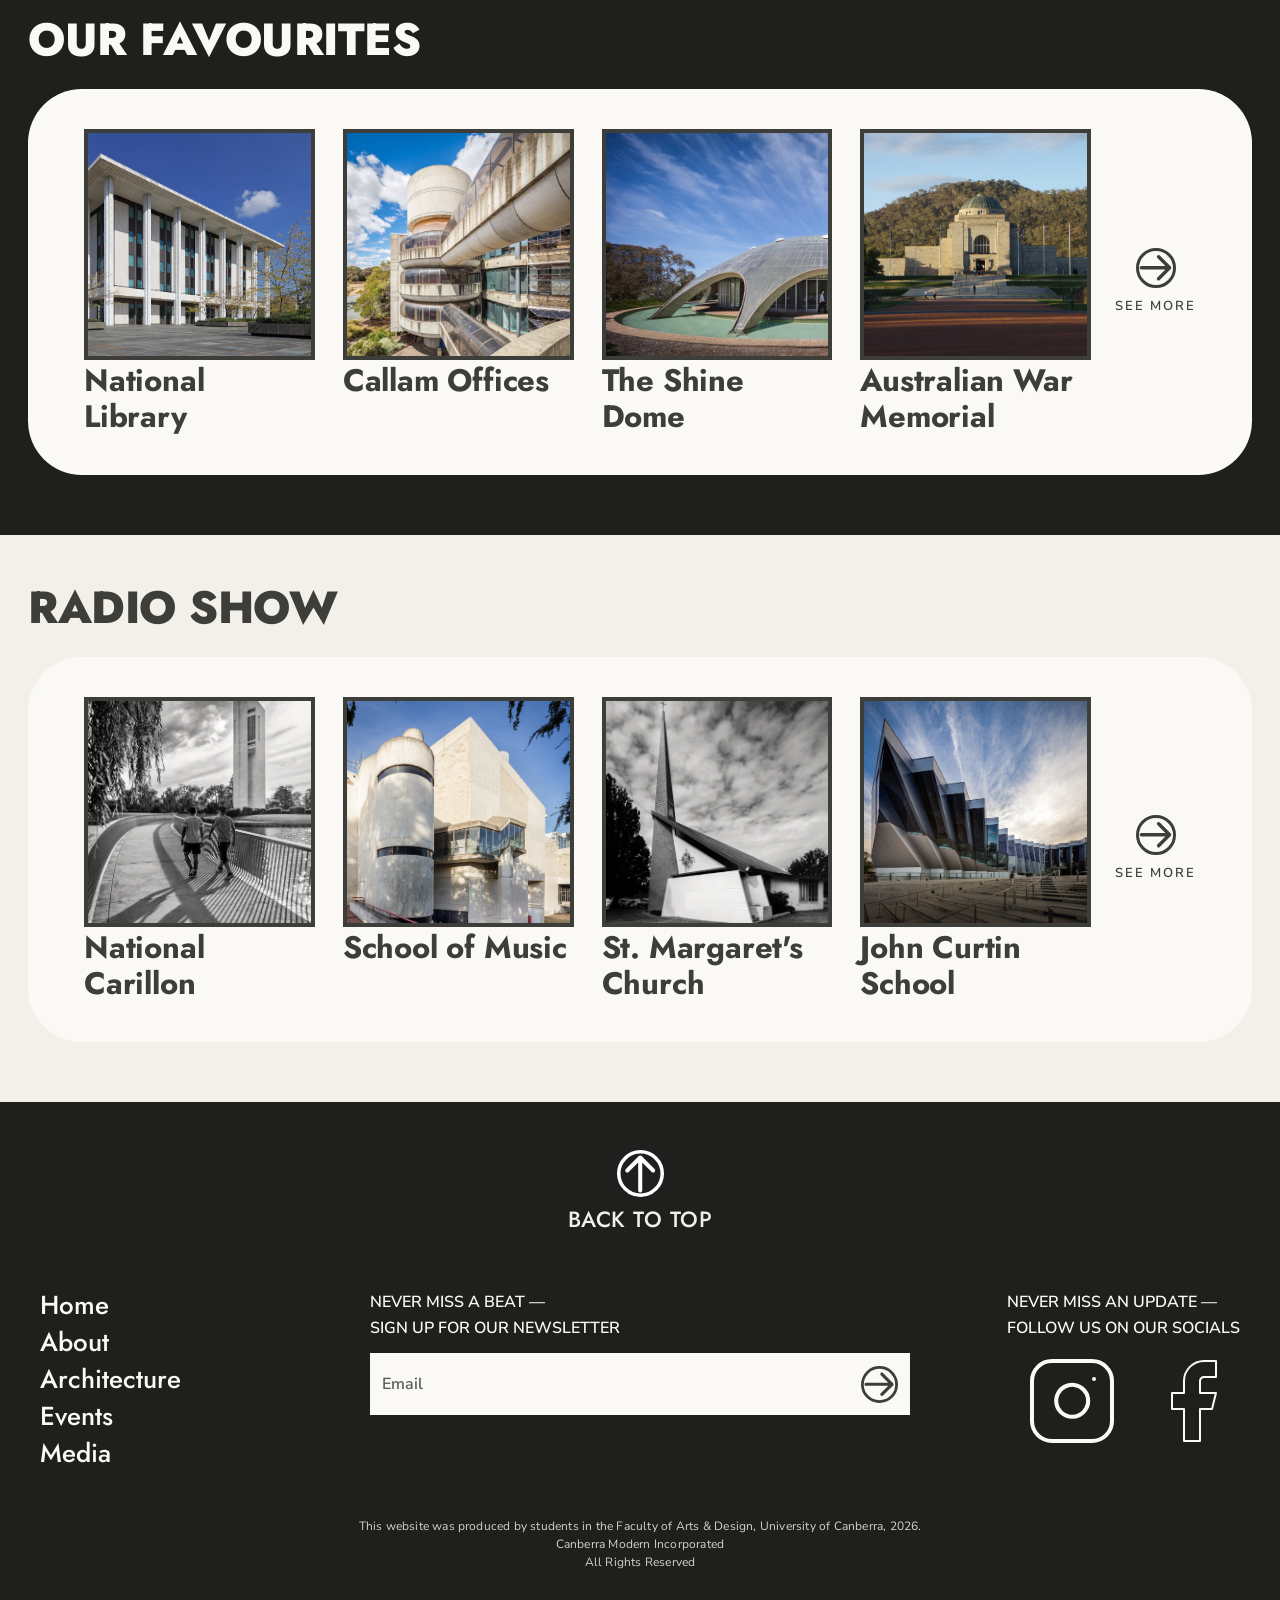
==== commit 57ea18ae: "updated header link order" ====
--- a/index.html
+++ b/index.html
@@ -17,10 +17,12 @@
     <nav class="navbar">
       <a href="#" class="logo"><span class="logo-regular">Canberra</span><span class="logo-bold"> Modern</span></a>
       <ul class="nav-links">
+                <li><a href="events.html">Events</a></li>
+                        <li><a href="media.html">Media</a></li>
+                                <li><a href="architecture.html">Architecture</a></li>
+
         <li><a href="about.html">About</a></li>
-        <li><a href="architecture.html">Architecture</a></li>
-        <li><a href="events.html">Events</a></li>
-        <li><a href="media.html">Media</a></li>
+
       </ul>
 
       </div>
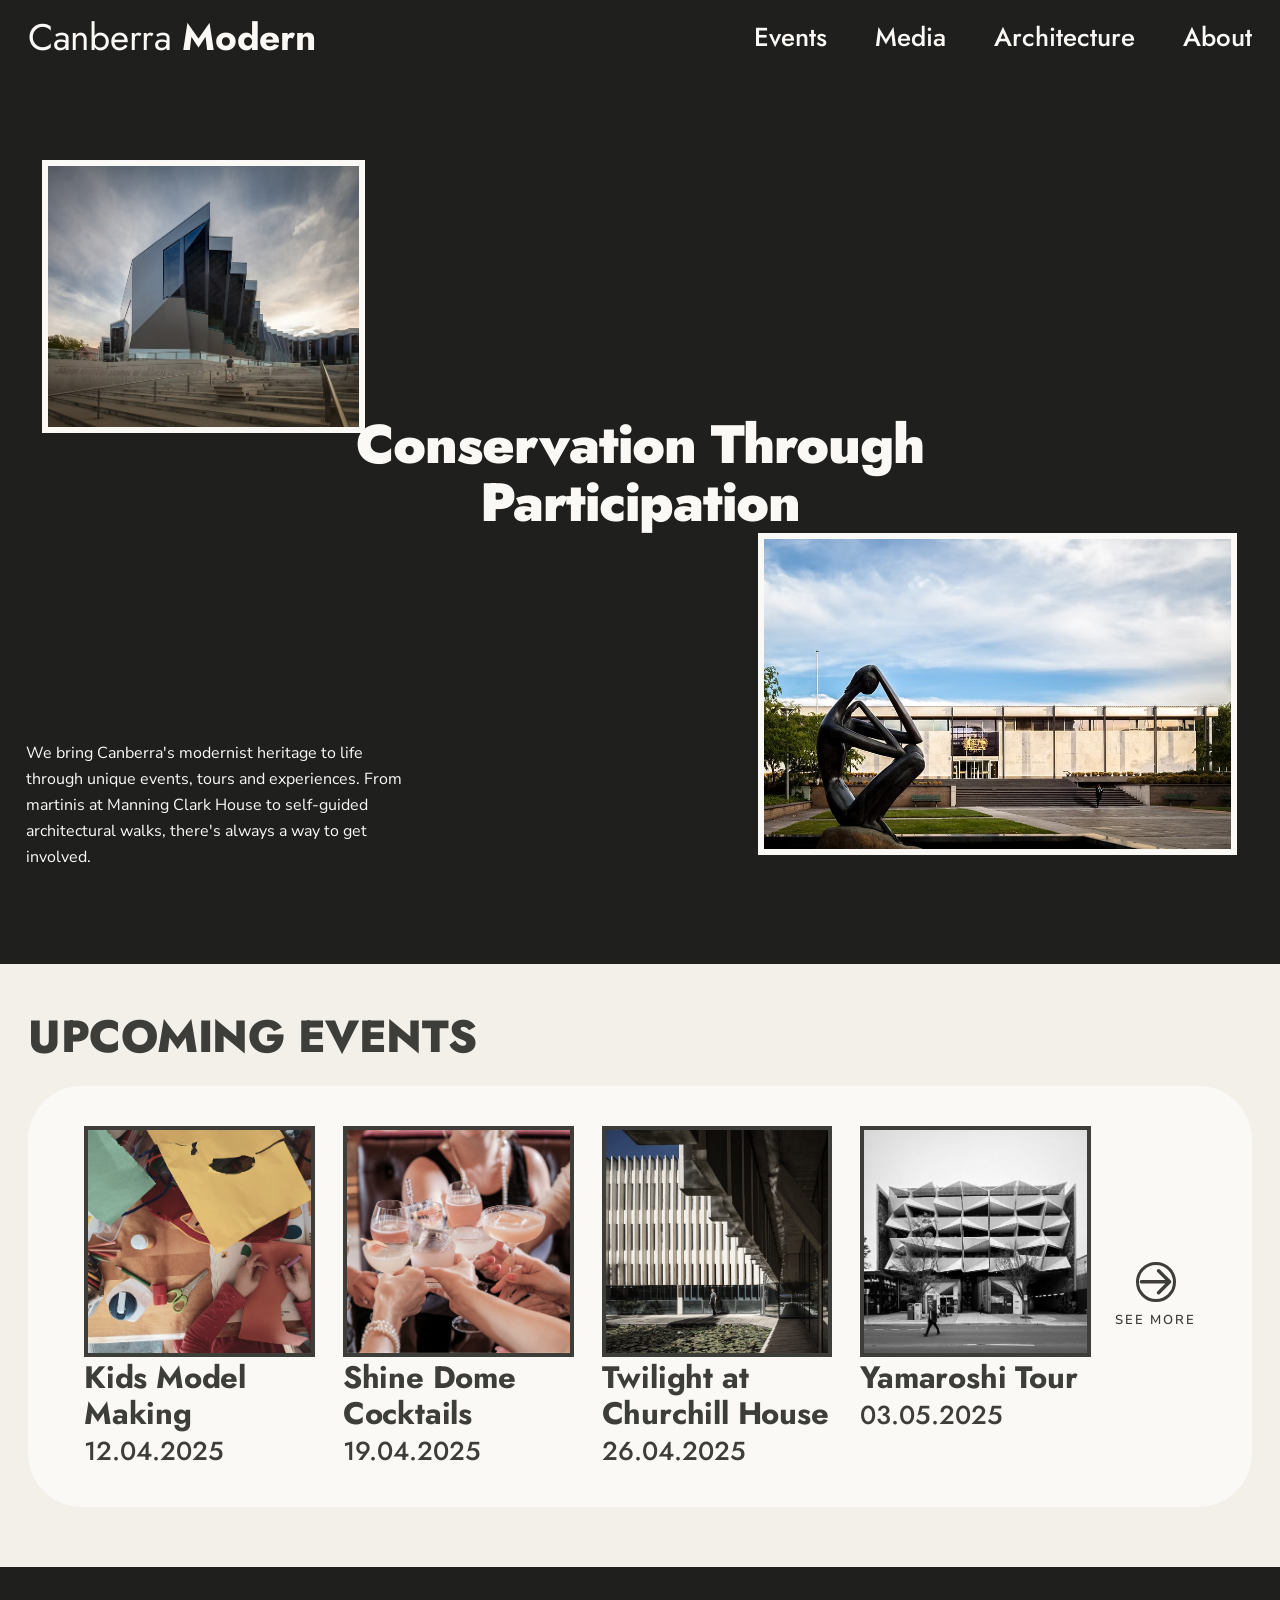
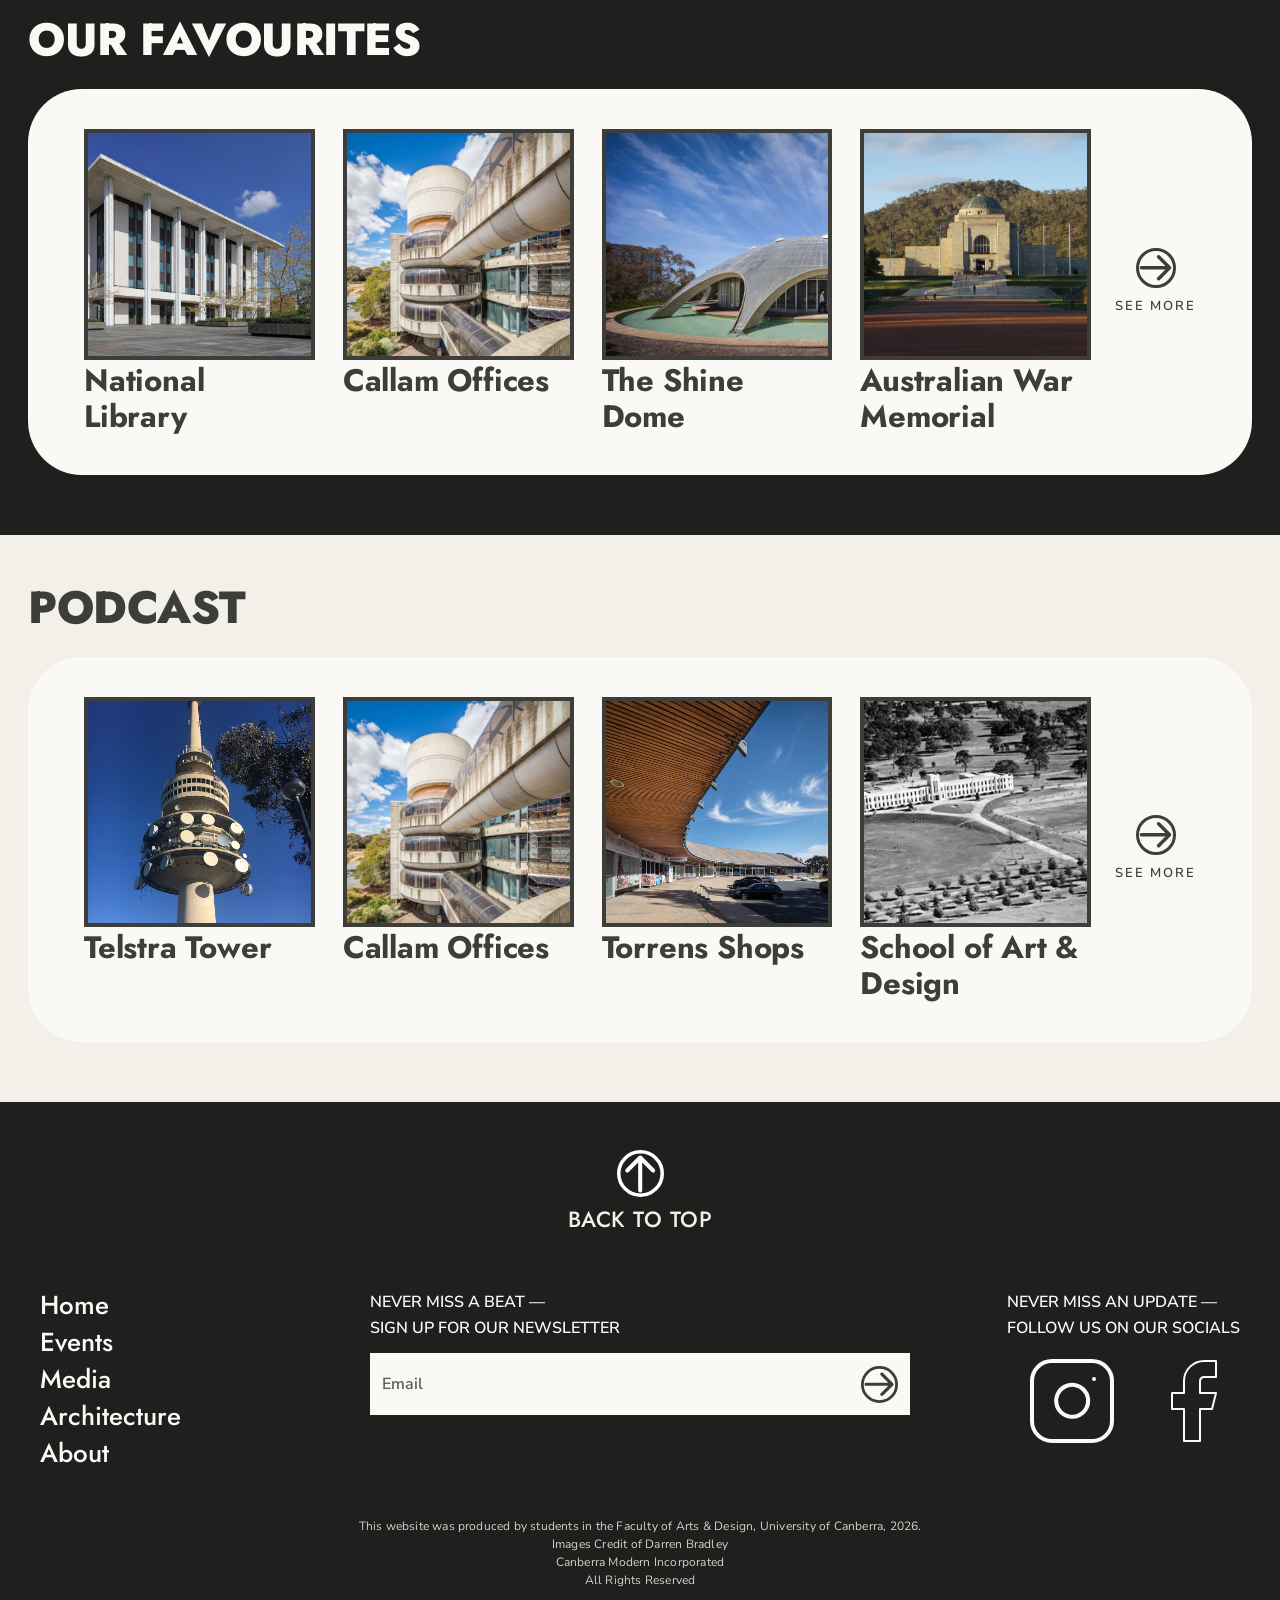
==== commit 96da5237: "Updated mobile and footer navigation to match the home page and header nav. Fixed some minor allignm" ====
--- a/index.html
+++ b/index.html
@@ -28,7 +28,7 @@
       </div>
     </nav>
 
-    <!-- Hero content -->
+    <!-- Hero content --> 
     <div class="hero-content">
       <div class="hero-image-left">
         <img src="assets/images/Heroimage1.png" alt="Modernist building">
@@ -137,36 +137,36 @@
 
   <!-- ===== RADIO SHOW ===== -->
   <section class="section stories-section">
-    <h2 class="section-title dark">RADIO SHOW</h2>
+    <h2 class="section-title dark">PODCAST</h2>
     <div class="cards-container light">
       <div class="cards-grid">
 
         <div class="story-card">
           <div class="card-image-wrap bordered-dark">
-            <img src="assets/images/nationalcarillon.png" alt="National Carillon">
-          </div>
-          <h3 class="card-title dark">National Carillon</h3>
-        </div>
-
-        <div class="story-card">
-          <div class="card-image-wrap bordered-dark">
-            <img src="assets/images/schoolofmusic.png" alt="School of Music">
-          </div>
-          <h3 class="card-title dark">School of Music</h3>
-        </div>
-
-        <div class="story-card">
-          <div class="card-image-wrap bordered-dark">
-            <img src="assets/images/stmargaretchurch.png" alt="St. Margaret's Church">
-          </div>
-          <h3 class="card-title dark">St. Margaret's Church</h3>
-        </div>
-
-        <div class="story-card">
-          <div class="card-image-wrap bordered-dark">
-            <img src="assets/images/johncurtinschool.png" alt="John Curtin School">
-          </div>
-          <h3 class="card-title dark">John Curtin School</h3>
+            <img src="assets/images/telstratower.avif" alt="Telstra Tower">
+          </div>
+          <h3 class="card-title dark">Telstra Tower</h3>
+        </div>
+
+        <div class="story-card">
+          <div class="card-image-wrap bordered-dark">
+            <img src="assets/images/callumoffice.png" alt="Callam Offices">
+          </div>
+          <h3 class="card-title dark">Callam Offices</h3>
+        </div>
+
+        <div class="story-card">
+          <div class="card-image-wrap bordered-dark">
+            <img src="assets/images/torrensshop.avif" alt="Torrens Shops">
+          </div>
+          <h3 class="card-title dark">Torrens Shops</h3>
+        </div>
+
+        <div class="story-card">
+          <div class="card-image-wrap bordered-dark">
+            <img src="assets/images/schoolofartdesign.webp" alt="School of Art &amp; Design">
+          </div>
+          <h3 class="card-title dark">School of Art &amp; Design</h3>
         </div>
 
       </div>
@@ -190,10 +190,11 @@
       <!-- Nav links -->
       <nav class="footer-nav">
         <a href="index.html">Home</a>
+                <a href="events.html">Events</a>
+        <a href="media.html">Media</a>
+        <a href="architecture.html">Architecture</a>
+
         <a href="about.html">About</a>
-        <a href="architecture.html">Architecture</a>
-        <a href="events.html">Events</a>
-        <a href="media.html">Media</a>
       </nav>
 
       <!-- Newsletter -->
@@ -222,7 +223,7 @@
       </div>
     </div>
 
-    <p class="footer-copyright">This website was produced by students in the Faculty of Arts & Design, University of Canberra, 2026.<br>Canberra Modern Incorporated<br>All Rights Reserved<br></p>
+    <p class="footer-copyright">This website was produced by students in the Faculty of Arts & Design, University of Canberra, 2026.<br>Images Credit of Darren Bradley<br>Canberra Modern Incorporated<br>All Rights Reserved<br></p>
   </footer>
 
   <!-- Mobile hamburger button (fixed bottom-left, matches Figma dot menu) -->
@@ -236,11 +237,12 @@
   <div class="mobile-nav-overlay" id="mobileNavOverlay">
     <button class="mobile-nav-close" id="mobileNavClose" aria-label="Close navigation">&#x2715;</button>
     <nav class="mobile-nav-links">
+      
       <a href="index.html">Home</a>
+            <a href="events.html">Events</a>
+      <a href="media.html">Media</a>
+      <a href="architecture.html">Architecture</a>
       <a href="about.html">About</a>
-      <a href="architecture.html">Architecture</a>
-      <a href="events.html">Events</a>
-      <a href="media.html">Media</a>
     </nav>
   </div>
 
--- a/assets/css/styles.css
+++ b/assets/css/styles.css
@@ -1041,6 +1041,8 @@
   display: flex;
   height: 560px;
   background-color: var(--cream);
+  max-width: 1380px;
+  margin: 0 auto;
 }
 
 .featured-event-image-col {
@@ -1875,6 +1877,37 @@
     height: 280px;
   }
 
+  /* ---- PODCAST CAROUSEL ---- */
+  .podcast-carousel-wrapper {
+    gap: 0;
+  }
+
+  .podcast-arrow {
+    display: none;
+  }
+
+  .podcast-viewport {
+    overflow-x: scroll;
+    scroll-snap-type: x mandatory;
+    scrollbar-width: none;
+    -ms-overflow-style: none;
+  }
+
+  .podcast-viewport::-webkit-scrollbar {
+    display: none;
+  }
+
+  .podcast-track {
+    transform: none !important;
+    gap: 16px;
+    padding: 0 20px 4px;
+  }
+
+  .podcast-card {
+    flex: 0 0 80vw;
+    scroll-snap-align: start;
+  }
+
   /* ---- EVENTS ---- */
   .events-grid {
     overflow-x: scroll;
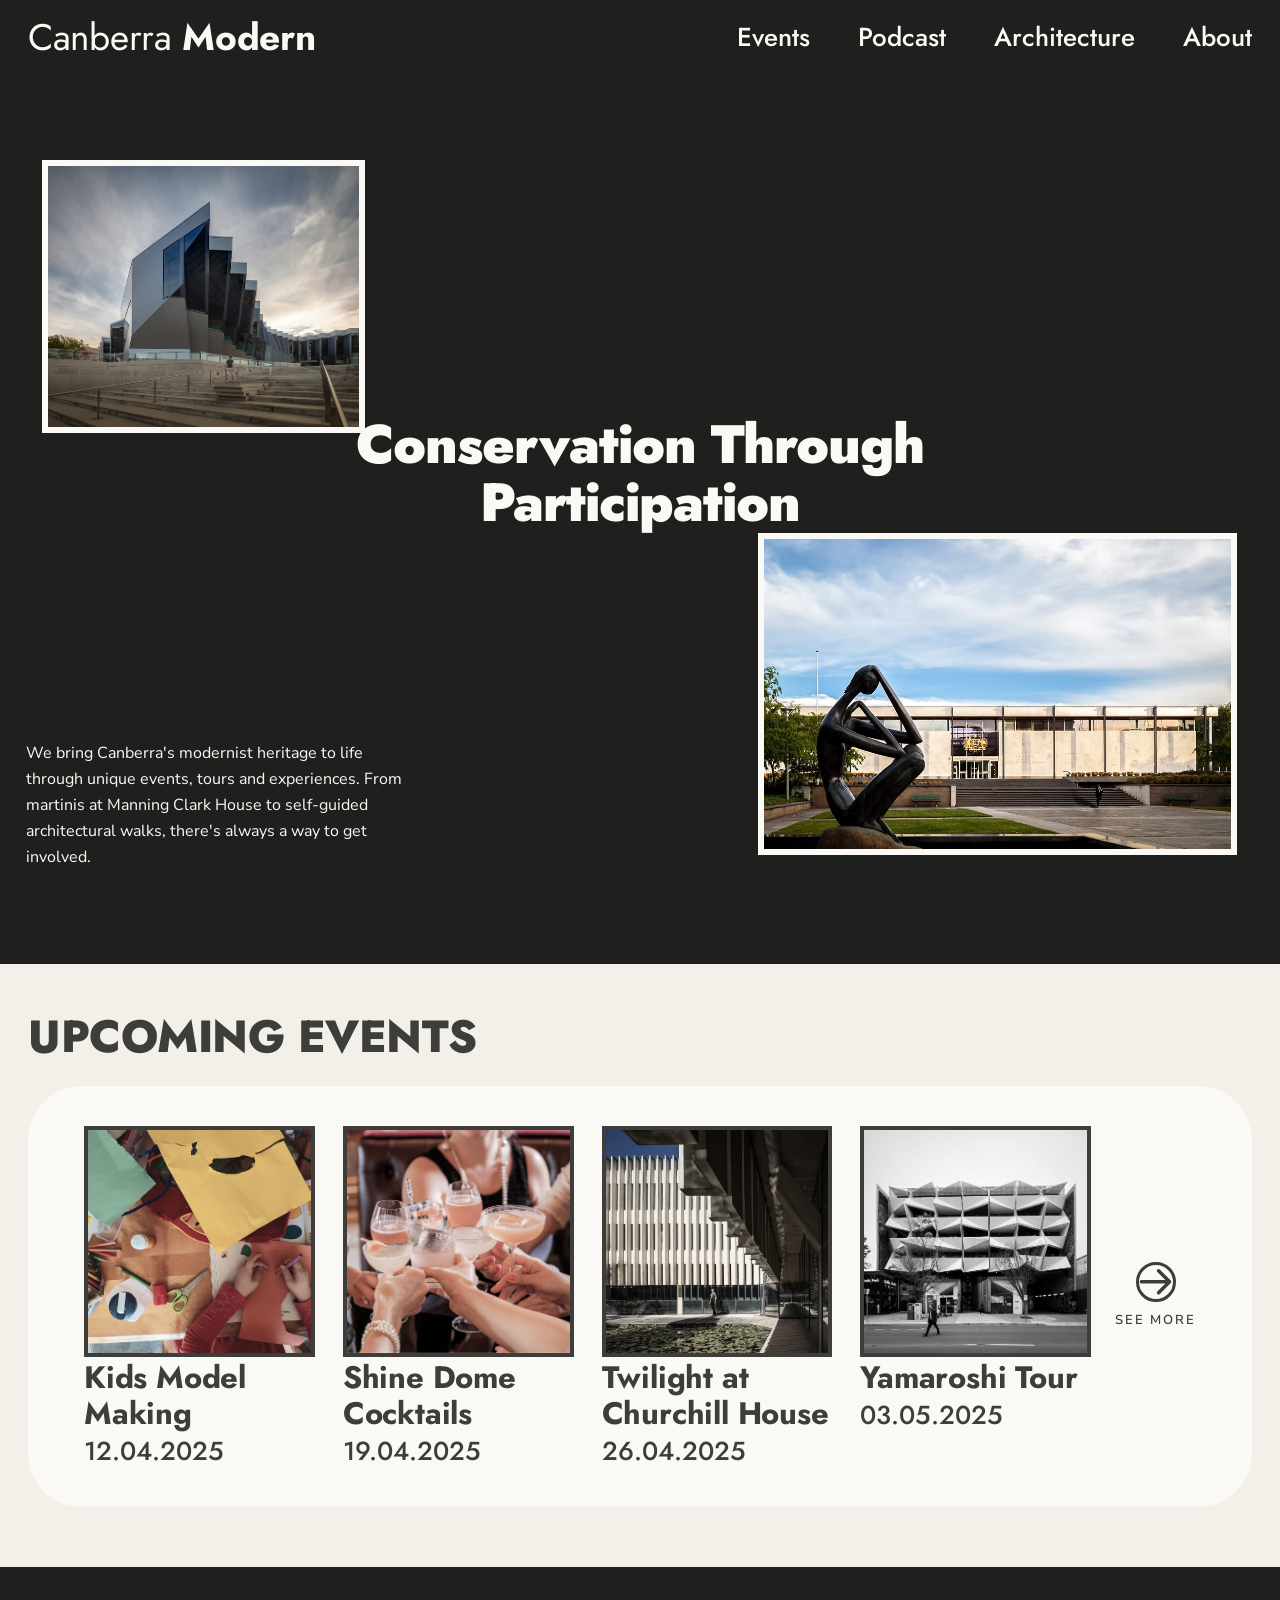
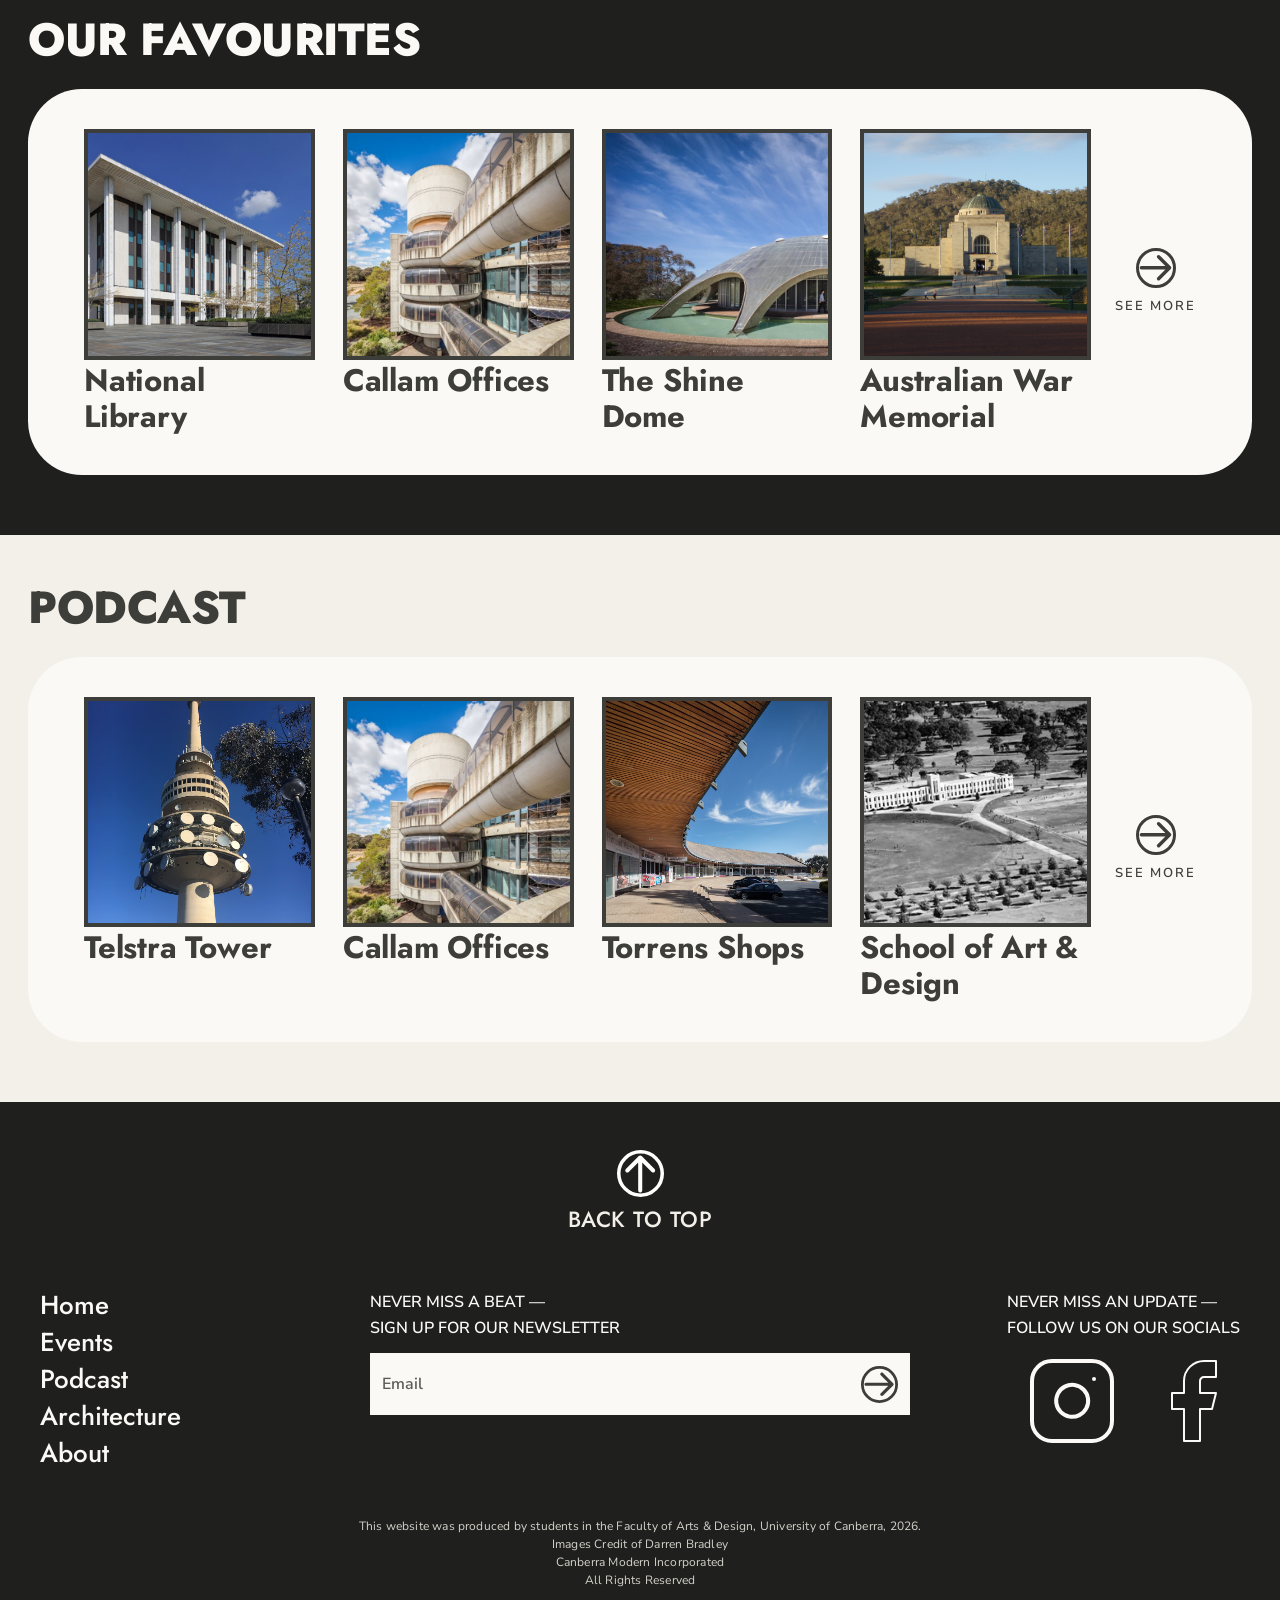
==== commit 312f3864: "Updated media page to podcast and updated navigation to match that" ====
--- a/index.html
+++ b/index.html
@@ -1,4 +1,4 @@
-<!DOCTYPE html>
+﻿<!DOCTYPE html>
 <html lang="en">
 <head>
   <meta charset="UTF-8">
@@ -18,7 +18,7 @@
       <a href="#" class="logo"><span class="logo-regular">Canberra</span><span class="logo-bold"> Modern</span></a>
       <ul class="nav-links">
                 <li><a href="events.html">Events</a></li>
-                        <li><a href="media.html">Media</a></li>
+                        <li><a href="media.html">Podcast</a></li>
                                 <li><a href="architecture.html">Architecture</a></li>
 
         <li><a href="about.html">About</a></li>
@@ -191,7 +191,7 @@
       <nav class="footer-nav">
         <a href="index.html">Home</a>
                 <a href="events.html">Events</a>
-        <a href="media.html">Media</a>
+        <a href="media.html">Podcast</a>
         <a href="architecture.html">Architecture</a>
 
         <a href="about.html">About</a>
@@ -240,7 +240,7 @@
       
       <a href="index.html">Home</a>
             <a href="events.html">Events</a>
-      <a href="media.html">Media</a>
+      <a href="media.html">Podcast</a>
       <a href="architecture.html">Architecture</a>
       <a href="about.html">About</a>
     </nav>
@@ -249,3 +249,4 @@
   <script src="assets/js/javascript.js"></script>
 </body>
 </html>
+
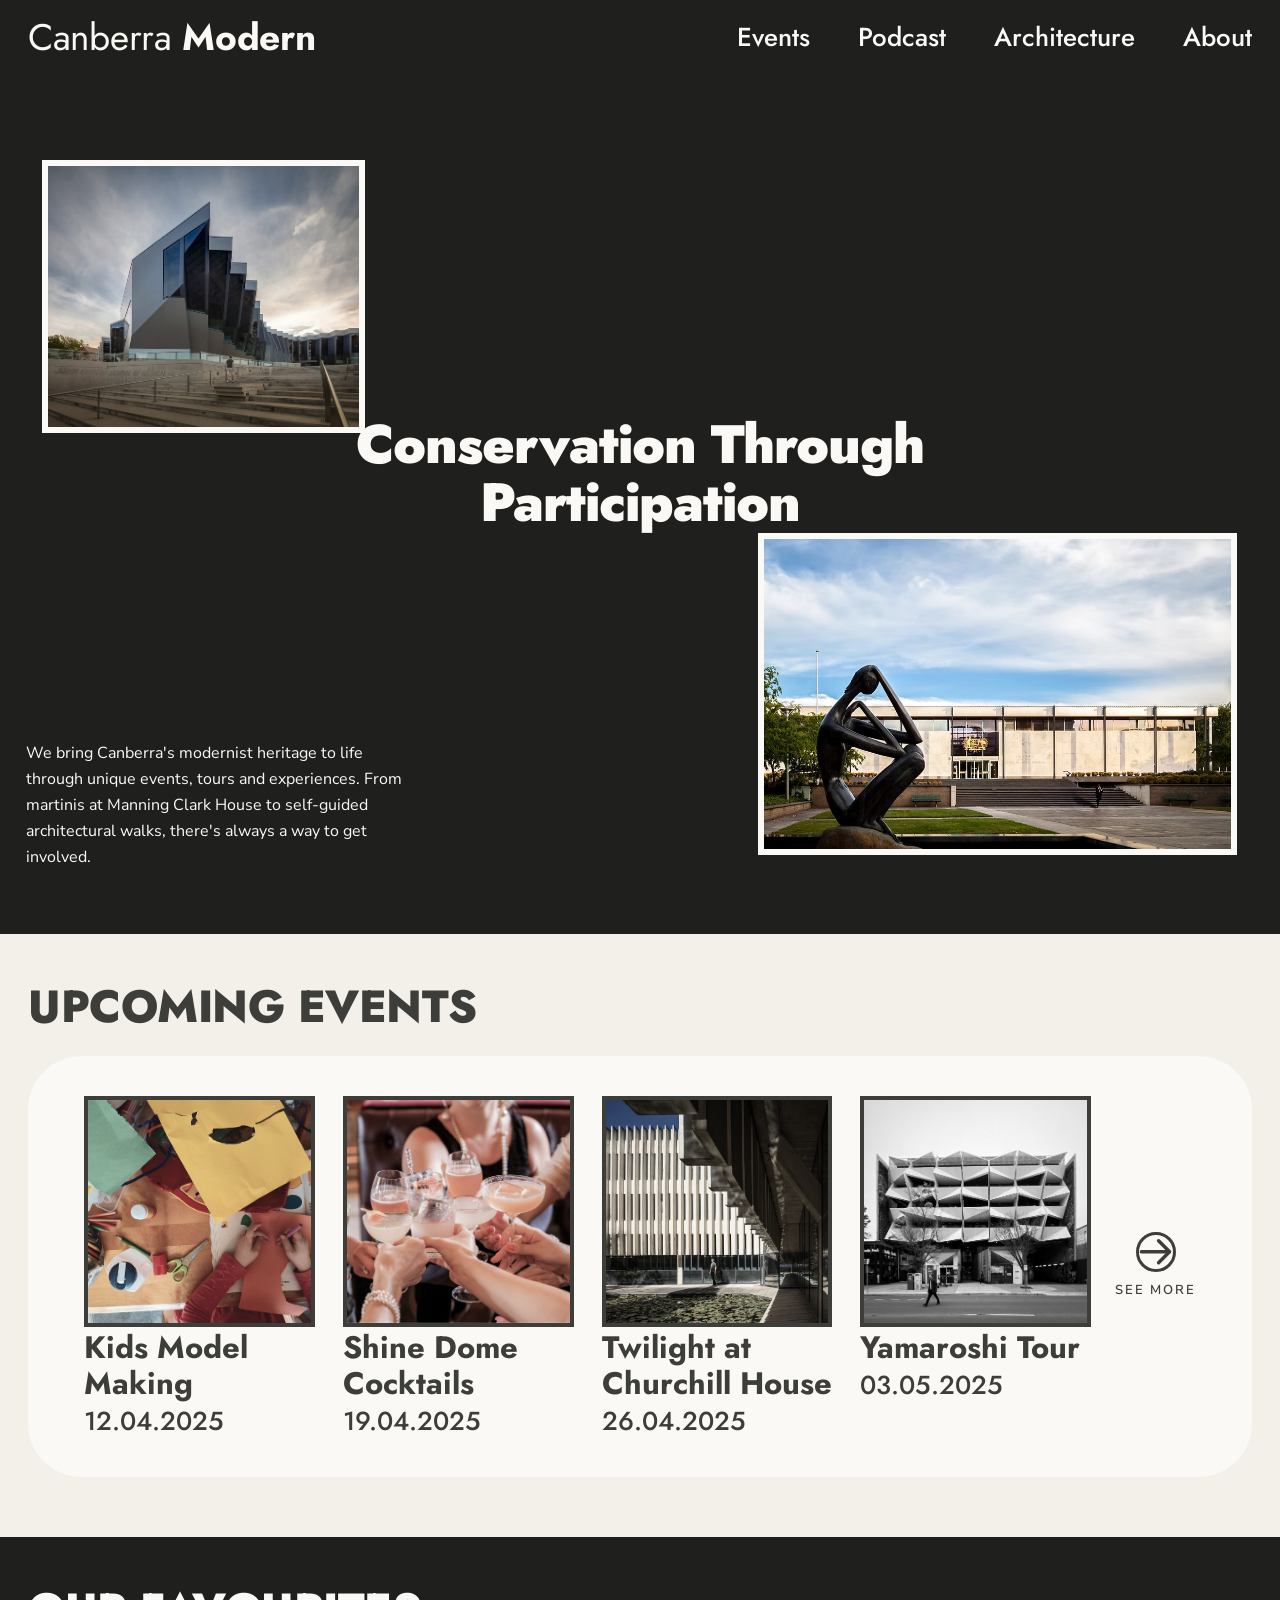
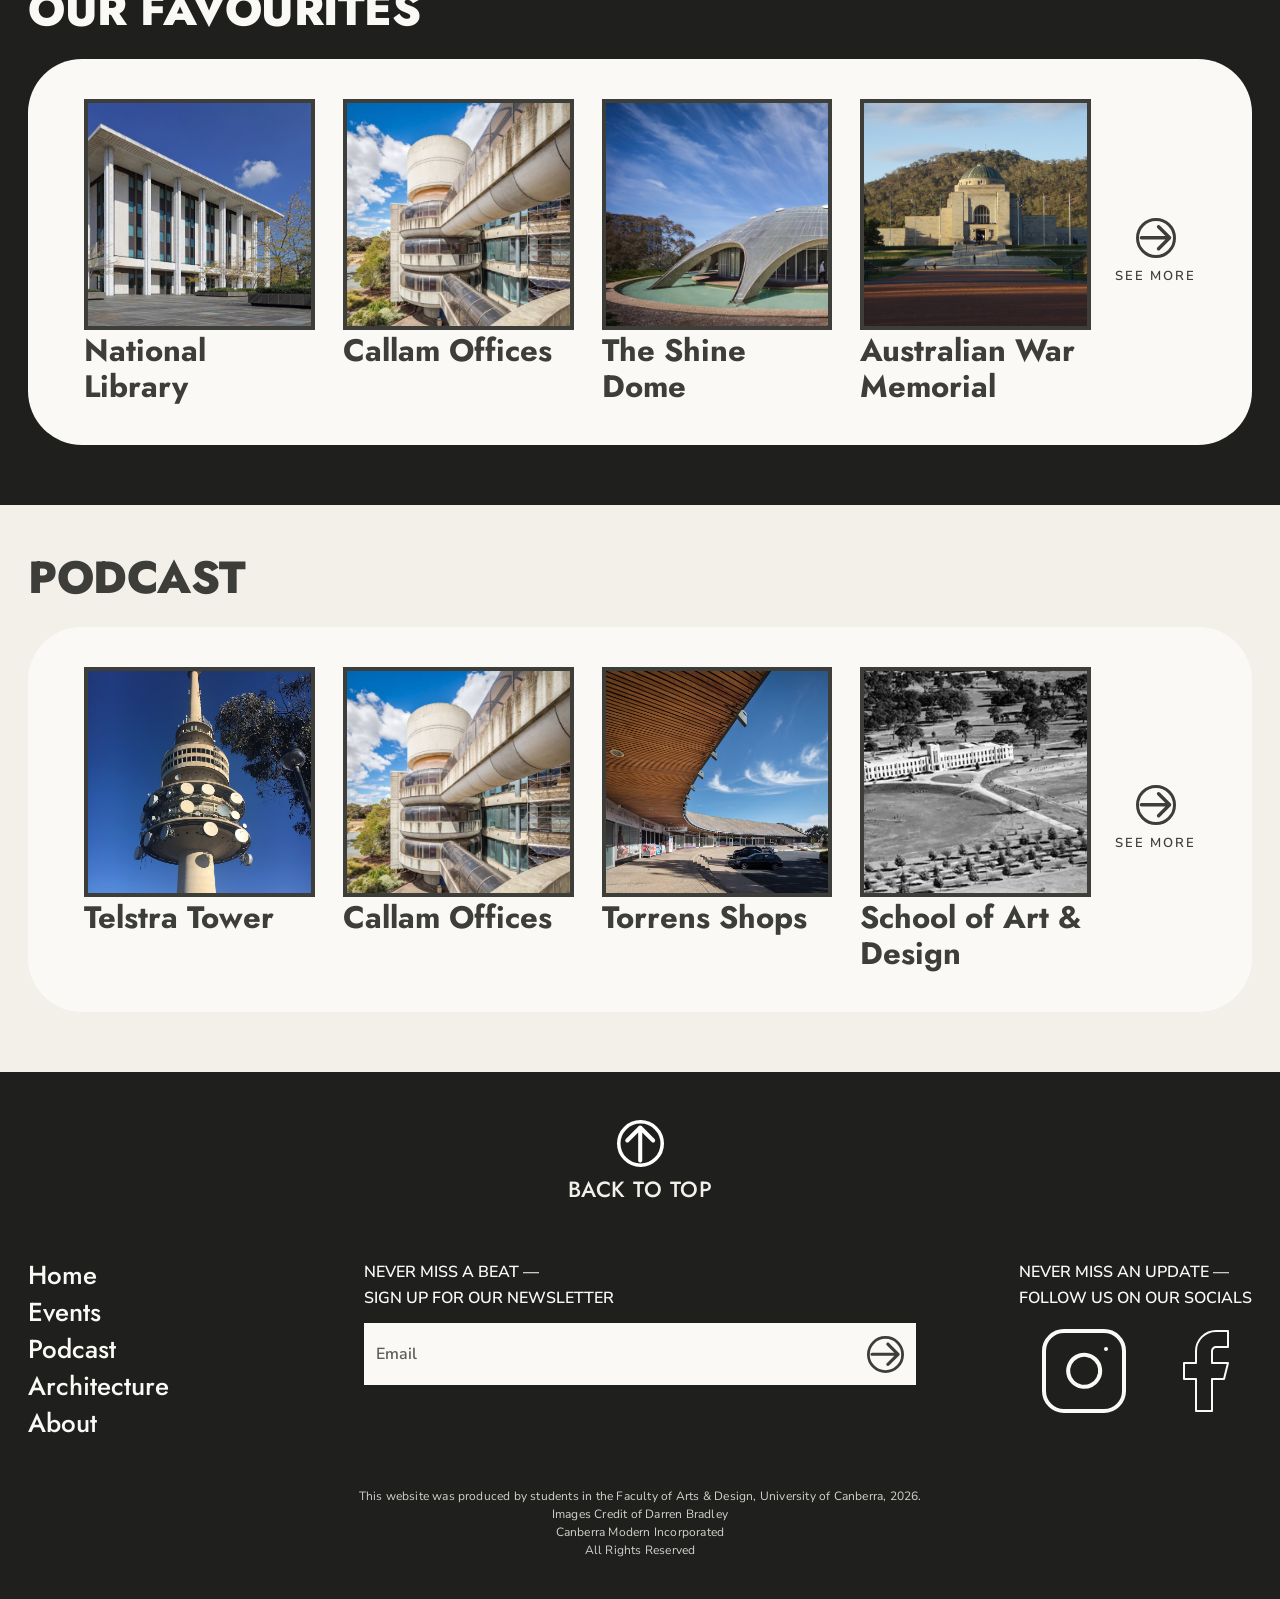
==== commit 637c67f6: "Fixed a couple typos and added a media query for tablets that  scales down nav, hero elements, secti" ====
--- a/index.html
+++ b/index.html
@@ -25,7 +25,6 @@
 
       </ul>
 
-      </div>
     </nav>
 
     <!-- Hero content --> 
--- a/assets/css/styles.css
+++ b/assets/css/styles.css
@@ -1,4 +1,4 @@
-/* ===== RESET & BASE ===== */
+﻿/* ===== RESET & BASE ===== */
 *, *::before, *::after {
   box-sizing: border-box;
   margin: 0;
@@ -59,7 +59,7 @@
   align-items: center;
   justify-content: space-between;
   padding: 16px 28px;
-  max-width: 1440px;
+  max-width: 1920px;
   margin: 0 auto;
 }
 
@@ -143,9 +143,9 @@
 /* ===== HERO CONTENT ===== */
 .hero-content {
   position: relative;
-  max-width: 1440px;
+  max-width: 1920px;
   margin: 0 auto;
-  min-height: 830px;
+  min-height: 800px;
 }
 
 /* Left image — top left */
@@ -215,6 +215,8 @@
 /* ===== SECTIONS ===== */
 .section {
   padding: 48px 28px 60px;
+  max-width: 1920px;
+  margin: 0 auto;
   width: 100%;
 }
 
@@ -239,6 +241,8 @@
 .favourites-section {
   background-color: var(--charcoal);
   max-width: 100%;
+  padding-left: max(28px, calc(50vw - 932px));
+  padding-right: max(28px, calc(50vw - 932px));
 }
 
 /* ===== CARDS CONTAINER ===== */
@@ -249,6 +253,8 @@
   display: flex;
   align-items: center;
   gap: 24px;
+  max-width: 1920px;
+  margin: 0 auto;
 }
 
 .cards-container.light {
@@ -295,7 +301,6 @@
   font-weight: 700;
   font-size: 31px;
   line-height: 36px;
-  letter-spacing: -0.2px;
 }
 
 .card-title.dark {
@@ -385,7 +390,7 @@
   display: grid;
   grid-template-columns: 1fr 2fr 1fr;
   gap: 60px;
-  max-width: 1200px;
+  max-width: 1920px;
   margin: 0 auto;
   padding: 32px 0 24px;
   align-items: start;
@@ -608,7 +613,7 @@
 }
 
 .page-hero-content {
-  max-width: 1440px;
+  max-width: 1920px;
   margin: 0 auto;
   padding: 48px 28px 0;
 }
@@ -640,7 +645,7 @@
 }
 
 .about-inner {
-  max-width: 1440px;
+  max-width: 1920px;
   margin: 0 auto;
   display: grid;
   grid-template-columns: 1fr 1fr;
@@ -687,7 +692,7 @@
 
 /* ===== PARTNER ROWS ===== */
 .partners-inner {
-  max-width: 1440px;
+  max-width: 1920px;
   margin: 0 auto;
   padding: 60px 0 60px;
 }
@@ -764,7 +769,7 @@
 
 /* ===== SIMILAR ORGANISATIONS ===== */
 .orgs-inner {
-  max-width: 1440px;
+  max-width: 1920px;
   margin: 0 auto;
   padding: 60px 28px;
 }
@@ -856,9 +861,10 @@
 .building-scroll {
   display: flex;
   gap: 60px;
-  width: max-content;
+  width: 100%;
   padding-left: max(28px, calc(50vw - 692px));
   padding-right: max(28px, calc(50vw - 692px));}
+  
 
 .building-card {
   width: 680px;
@@ -978,7 +984,7 @@
 .events-section.dark-bg  { background-color: var(--charcoal); }
 
 .events-inner {
-  max-width: 1440px;
+  max-width: 1920px;
   margin: 0 auto;
   padding: 48px 28px 60px;
 }
@@ -1041,7 +1047,7 @@
   display: flex;
   height: 560px;
   background-color: var(--cream);
-  max-width: 1380px;
+  max-width: 1920px;
   margin: 0 auto;
 }
 
@@ -1693,6 +1699,116 @@
   transform: rotate(180deg);
 }
 
+/* ===== TABLET RESPONSIVE ===== */
+@media (min-width: 769px) and (max-width: 1024px) {
+
+  /* ---- NAVBAR ---- */
+  .nav-links {
+    gap: 24px;
+  }
+
+  .nav-links a {
+    font-size: 18px;
+    line-height: 24px;
+  }
+
+  .logo {
+    font-size: 28px;
+  }
+
+  /* ---- HERO ---- */
+  .hero {
+    min-height: 700px;
+  }
+
+  .hero-content {
+    min-height: 660px;
+  }
+
+  .hero-image-left {
+    width: 220px;
+    height: 186px;
+    left: 28px;
+    top: 70px;
+  }
+
+  .hero-title {
+    font-size: 42px;
+    line-height: 48px;
+    width: 560px;
+    top: 270px;
+  }
+
+  .hero-image-right {
+    width: 320px;
+    height: 216px;
+    right: 28px;
+    top: 370px;
+  }
+
+  .hero-description {
+    top: 550px;
+    width: 320px;
+    font-size: 15px;
+    line-height: 24px;
+  }
+
+  /* ---- SECTIONS ---- */
+  .section-title {
+    font-size: 36px;
+    line-height: 42px;
+  }
+
+  /* ---- CARDS ---- */
+  .cards-grid {
+    grid-template-columns: repeat(2, 1fr);
+  }
+
+  /* ---- PAGE TITLES ---- */
+  .page-title {
+    font-size: 42px;
+    line-height: 50px;
+  }
+
+  /* ---- ABOUT ---- */
+  .about-heading {
+    font-size: 38px;
+    line-height: 44px;
+  }
+
+  .about-body {
+    font-size: 16px;
+    line-height: 26px;
+  }
+
+  .partners-heading,
+  .orgs-heading {
+    font-size: 38px;
+    line-height: 44px;
+  }
+
+  /* ---- ORG GRID ---- */
+  .org-grid {
+    grid-template-columns: repeat(2, 1fr);
+  }
+
+  /* ---- FOOTER ---- */
+  .footer-body {
+    grid-template-columns: 1fr 1fr;
+    gap: 32px;
+  }
+
+  .footer-social {
+    grid-column: span 2;
+    align-items: flex-start;
+  }
+
+  .footer-nav a {
+    font-size: 20px;
+    line-height: 28px;
+  }
+}
+
 /* ===== MOBILE RESPONSIVE ===== */
 @media (max-width: 768px) {
 
@@ -1736,11 +1852,12 @@
   .hero {
     min-height: auto;
     padding-bottom: 40px;
+    
   }
 
   .hero-content {
     position: static;
-    max-width: 100%;
+    max-width: 1920%;
     padding: 20px 20px 40px;
     min-height: auto;
     display: flex;
@@ -1793,7 +1910,7 @@
   /* ---- SECTIONS ---- */
   .section {
     padding: 32px 20px 40px;
-    max-width: 100%;
+    max-width: 1920px;
     margin: 0;
   }
 
@@ -2109,4 +2226,5 @@
     width: 64px;
     height: 64px;
   }
-}+}
+
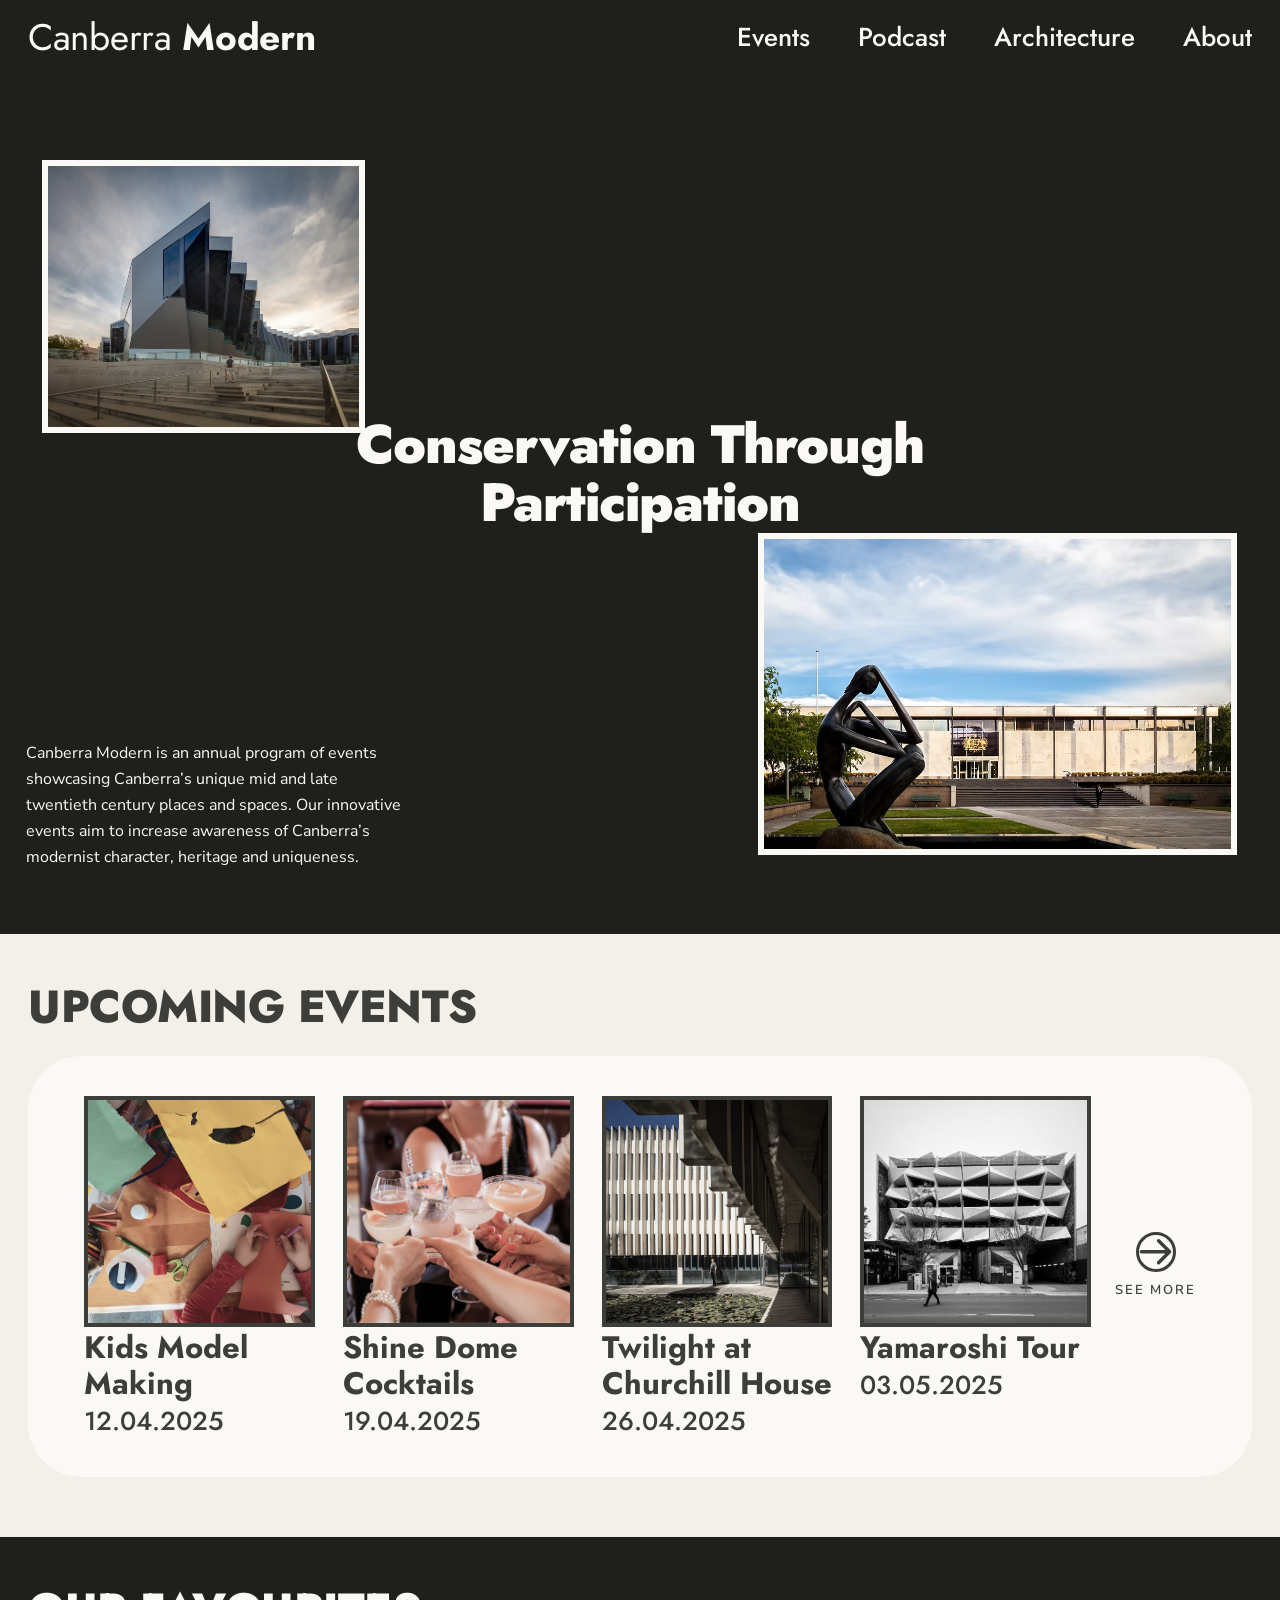
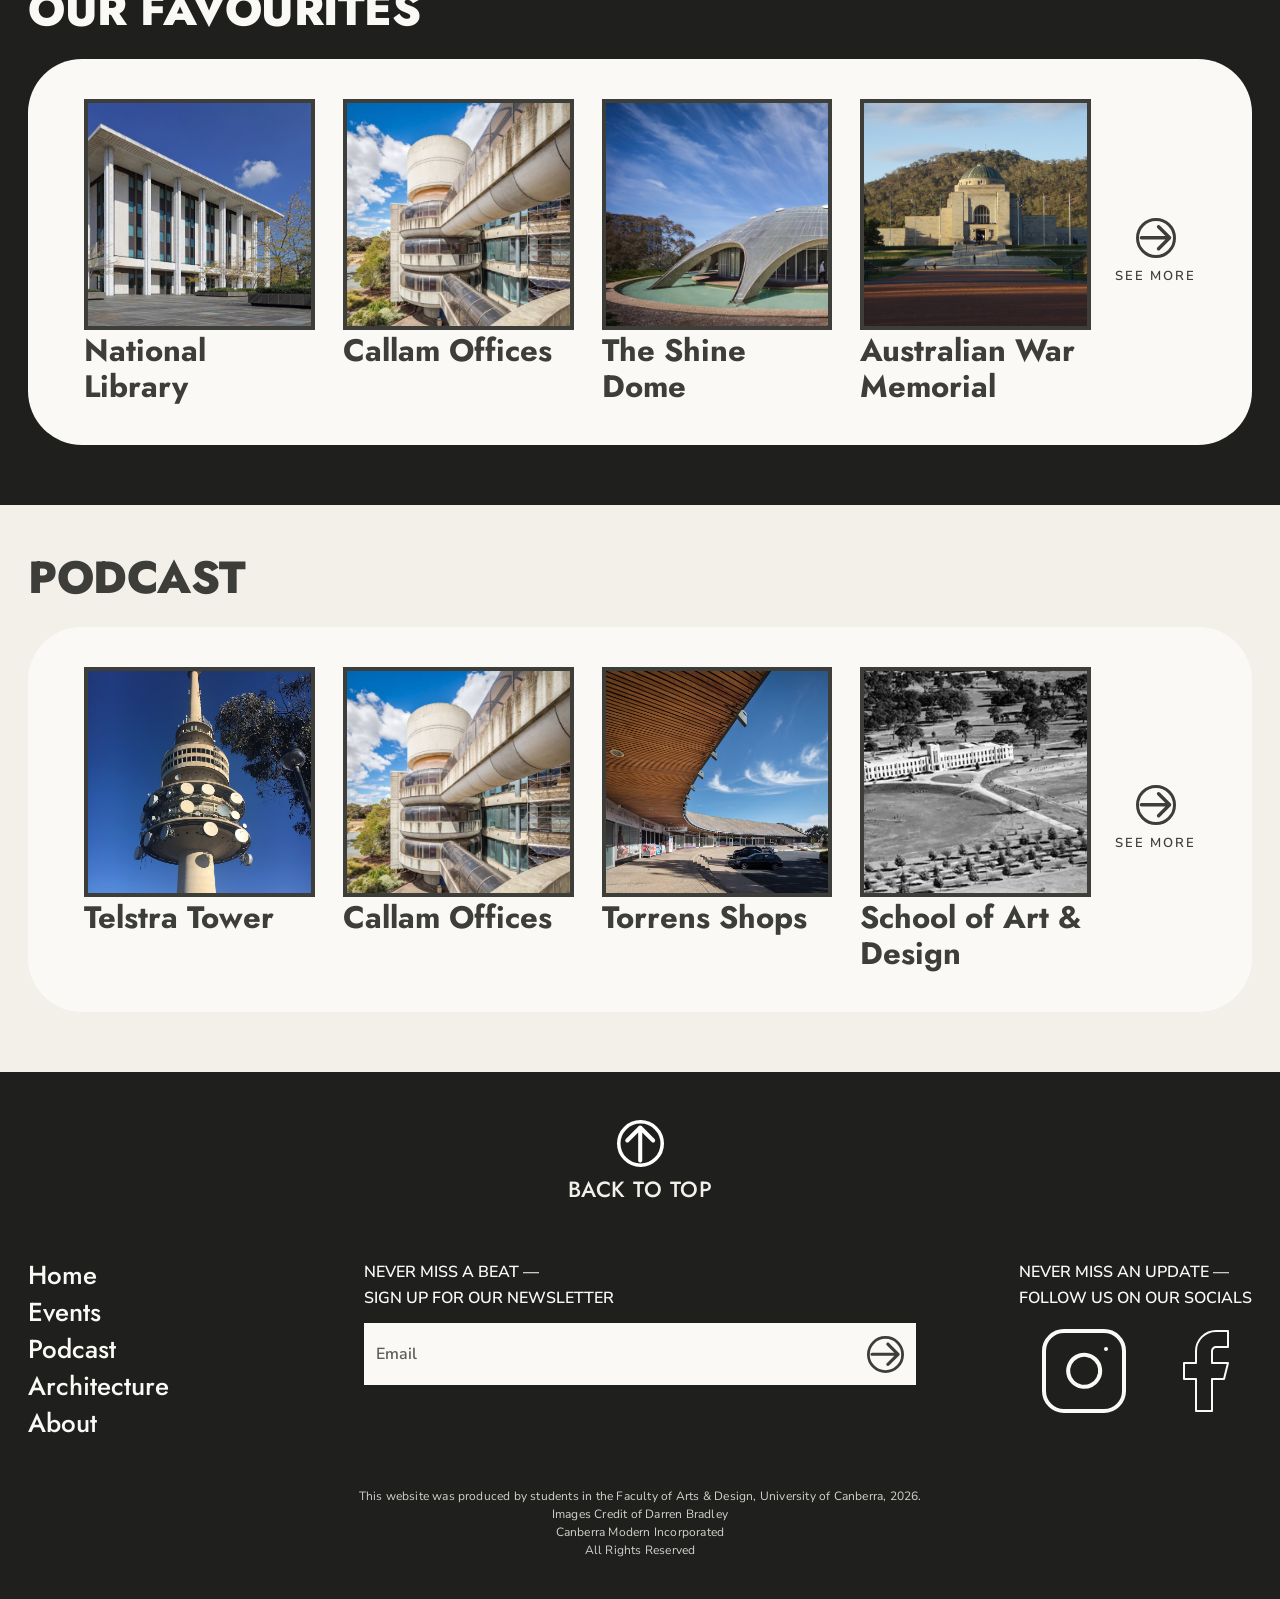
==== commit 7c142627: "added additional images for event highlights and updated page titles. Also made adjustments to the e" ====
--- a/index.html
+++ b/index.html
@@ -3,7 +3,7 @@
 <head>
   <meta charset="UTF-8">
   <meta name="viewport" content="width=device-width, initial-scale=1.0">
-  <title>Canberra Modern</title>
+  <title>Canberra Modern — Home</title>
   <link rel="preconnect" href="https://fonts.googleapis.com">
   <link rel="preconnect" href="https://fonts.gstatic.com" crossorigin>
   <link href="https://fonts.googleapis.com/css2?family=Jost:wght@400;500;700;800;900&family=Nunito+Sans:ital,wght@0,400;0,600;1,400&display=swap" rel="stylesheet">
@@ -33,16 +33,14 @@
         <img src="assets/images/Heroimage1.png" alt="Modernist building">
       </div>
 
-      <div class="hero-title">Conservation Through Participation</div>
+      <h1 class="hero-title">Conservation Through Participation</h1>
 
       <div class="hero-image-right">
         <img src="assets/images/heroimage2.png" alt="Canberra architecture">
       </div>
 
       <p class="hero-description">
-        We bring Canberra's modernist heritage to life through unique events, tours and experiences.
-        From martinis at Manning Clark House to self-guided architectural walks, there's always a way
-        to get involved.
+       Canberra Modern is an annual program of events showcasing Canberra’s unique mid and late twentieth century places and spaces. Our innovative events aim to increase awareness of Canberra’s modernist character, heritage and uniqueness.
       </p>
     </div>
   </section>
@@ -179,10 +177,10 @@
   <!-- ===== FOOTER ===== -->
   <footer id="newsletter">
     <div class="footer-top">
-      <button class="back-to-top" onclick="window.scrollTo({top:0,behavior:'smooth'})">
+      <a href="#" class="back-to-top">
         <img src="assets/images/seemoreright.svg" alt="" class="back-to-top-icon">
         <span>BACK TO TOP</span>
-      </button>
+      </a>
     </div>
 
     <div class="footer-body">
--- a/assets/css/styles.css
+++ b/assets/css/styles.css
@@ -363,8 +363,6 @@
   flex-direction: column;
   align-items: center;
   gap: 8px;
-  background: none;
-  border: none;
   cursor: pointer;
   color: var(--cream);
   font-family: var(--font-heading);
@@ -1003,12 +1001,13 @@
 
 .events-grid {
   display: flex;
+  flex-wrap: wrap;
   gap: 42px;
   align-items: stretch;
 }
 
 .events-grid > .event-card-large {
-  flex: 1;
+  flex: 0 0 calc(33.333% - 28px);
   min-width: 0;
 }
 
@@ -1321,18 +1320,25 @@
 }
 
 .highlights-viewport {
-  overflow: hidden;
+  overflow-x: scroll;
+  scroll-snap-type: x mandatory;
+  scrollbar-width: none;
+  -ms-overflow-style: none;
   flex: 1;
 }
 
+.highlights-viewport::-webkit-scrollbar {
+  display: none;
+}
+
 .highlights-track {
   display: flex;
-  transition: transform 0.4s ease;
 }
 
 .highlight-slide {
   flex: 0 0 100%;
   height: 560px;
+  scroll-snap-align: start;
 }
 
 .highlight-slide img {
@@ -1588,18 +1594,25 @@
 }
 
 .podcast-viewport {
-  overflow: hidden;
+  overflow-x: scroll;
+  scroll-snap-type: x mandatory;
+  scrollbar-width: none;
+  -ms-overflow-style: none;
   flex: 1;
 }
 
+.podcast-viewport::-webkit-scrollbar {
+  display: none;
+}
+
 .podcast-track {
   display: flex;
   gap: 28px;
-  transition: transform 0.4s ease;
 }
 
 .podcast-card {
   flex: 0 0 calc(33.333% - 19px);
+  scroll-snap-align: start;
   background-color: #2e2e2c;
   border: 4px solid var(--cream);
   border-radius: 2px;
@@ -2015,7 +2028,6 @@
   }
 
   .podcast-track {
-    transform: none !important;
     gap: 16px;
     padding: 0 20px 4px;
   }
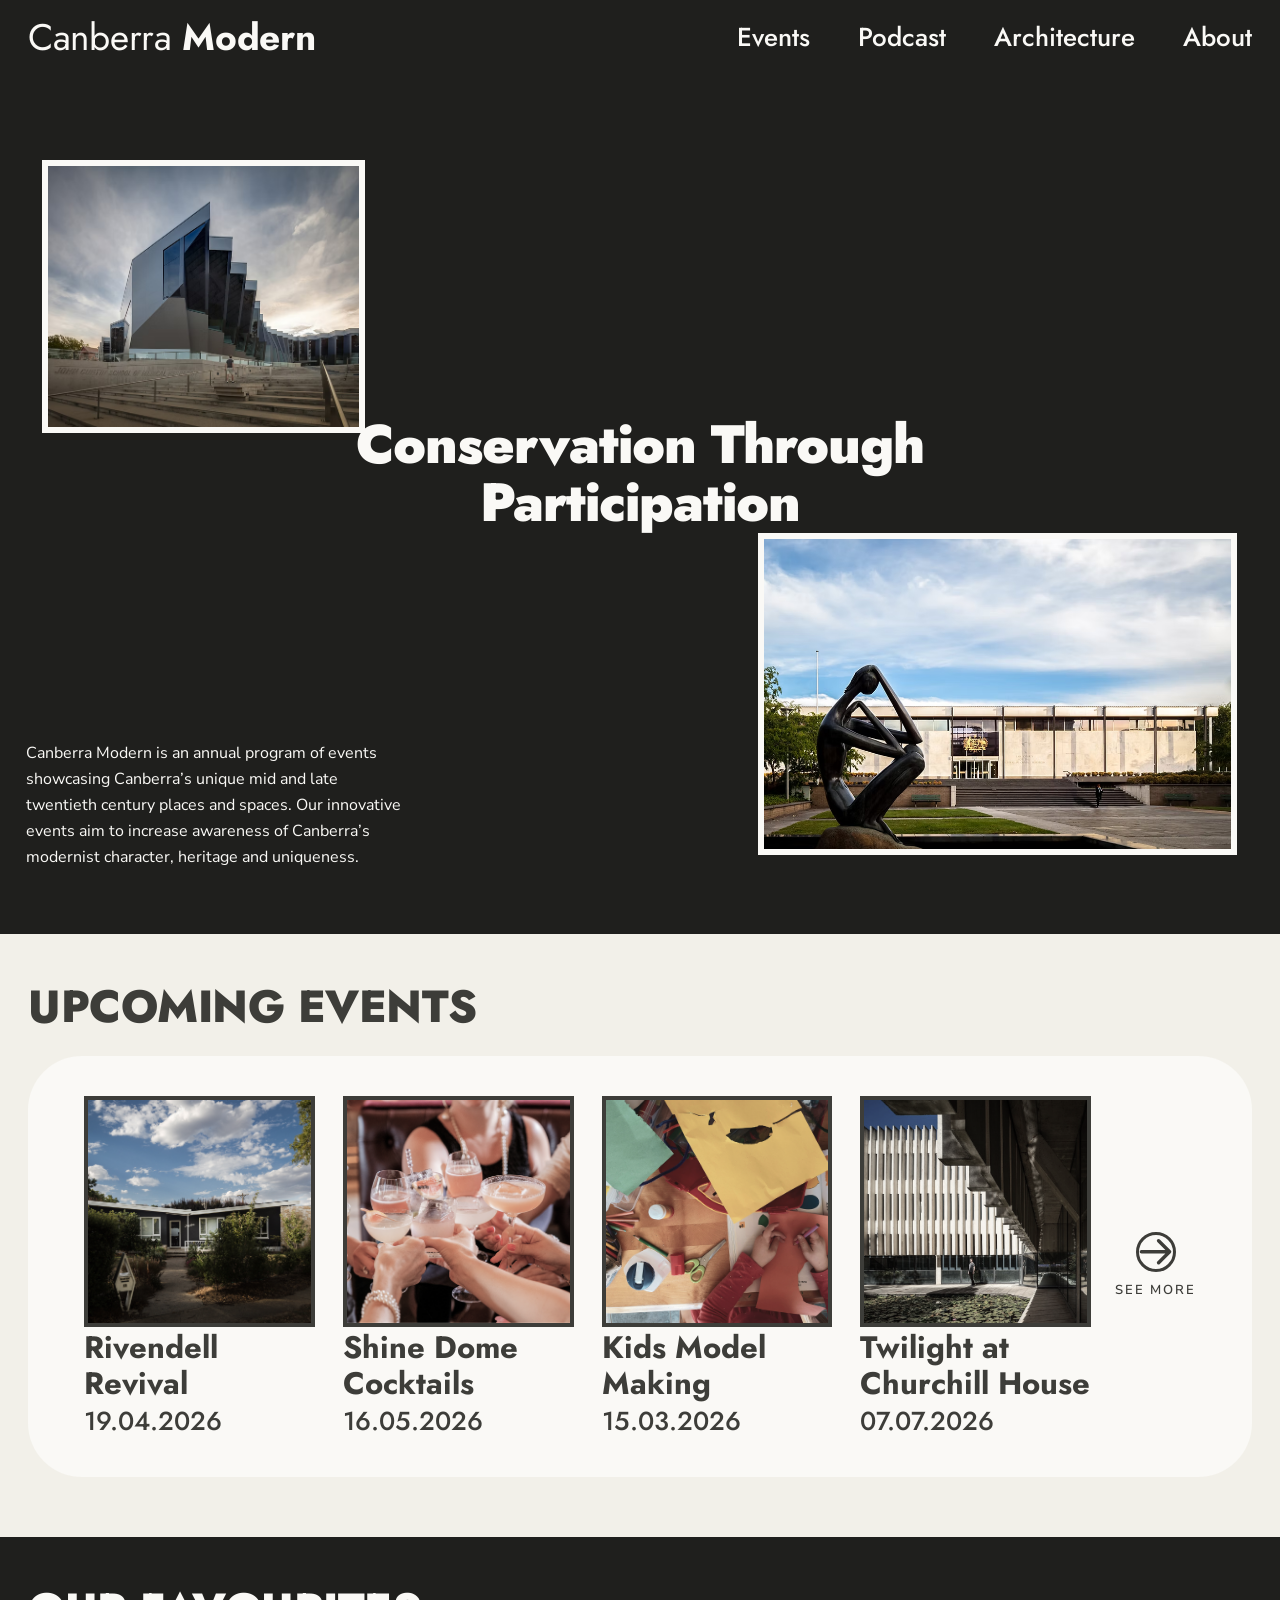
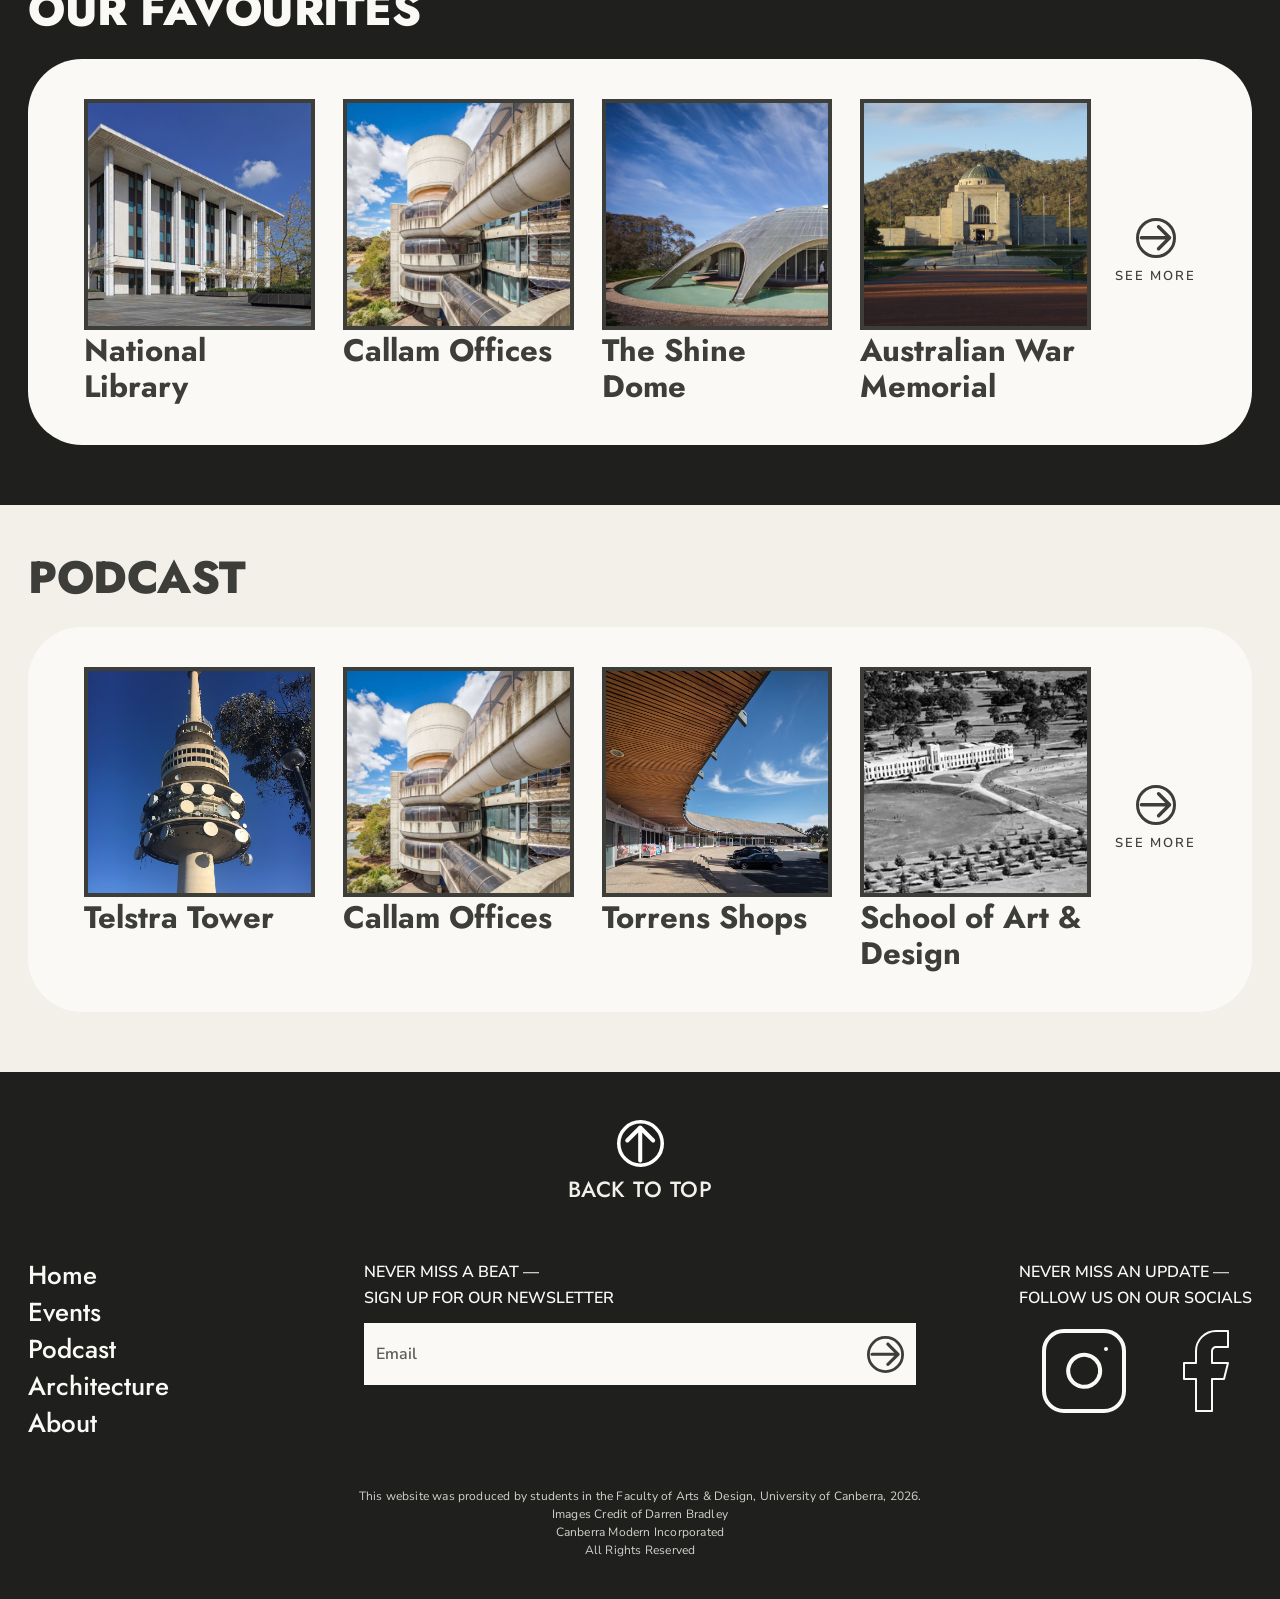
==== commit 4ac15698: "updated homepage events section to match featured event added booking link for featured event." ====
--- a/index.html
+++ b/index.html
@@ -53,18 +53,26 @@
 
         <div class="event-card">
           <div class="card-image-wrap">
+            <img src="assets/images/modernhouse.png" alt="Rivendell Revival">
+          </div>
+          <h3 class="card-title dark">Rivendell Revival</h3>
+          <p class="card-date">19.04.2026</p>
+        </div>
+
+        <div class="event-card">
+          <div class="card-image-wrap">
+            <img src="assets/images/wineevent.png" alt="Shine Dome Cocktails">
+          </div>
+          <h3 class="card-title dark">Shine Dome Cocktails</h3>
+          <p class="card-date">16.05.2026</p>
+        </div>
+
+        <div class="event-card">
+          <div class="card-image-wrap">
             <img src="assets/images/kidsmodelmaking.png" alt="Kids Model Making">
           </div>
           <h3 class="card-title dark">Kids Model Making</h3>
-          <p class="card-date">12.04.2025</p>
-        </div>
-
-        <div class="event-card">
-          <div class="card-image-wrap">
-            <img src="assets/images/wineevent.png" alt="Shine Dome Cocktails">
-          </div>
-          <h3 class="card-title dark">Shine Dome Cocktails</h3>
-          <p class="card-date">19.04.2025</p>
+          <p class="card-date">15.03.2026</p>
         </div>
 
         <div class="event-card">
@@ -72,15 +80,7 @@
             <img src="assets/images/twighlightatchurchillhouse.png" alt="Twilight at Churchill House">
           </div>
           <h3 class="card-title dark">Twilight at Churchill House</h3>
-          <p class="card-date">26.04.2025</p>
-        </div>
-
-        <div class="event-card">
-          <div class="card-image-wrap">
-            <img src="assets/images/yamaroshitour.png" alt="Yamaroshi Tour">
-          </div>
-          <h3 class="card-title dark">Yamaroshi Tour</h3>
-          <p class="card-date">03.05.2025</p>
+          <p class="card-date">07.07.2026</p>
         </div>
 
       </div>
